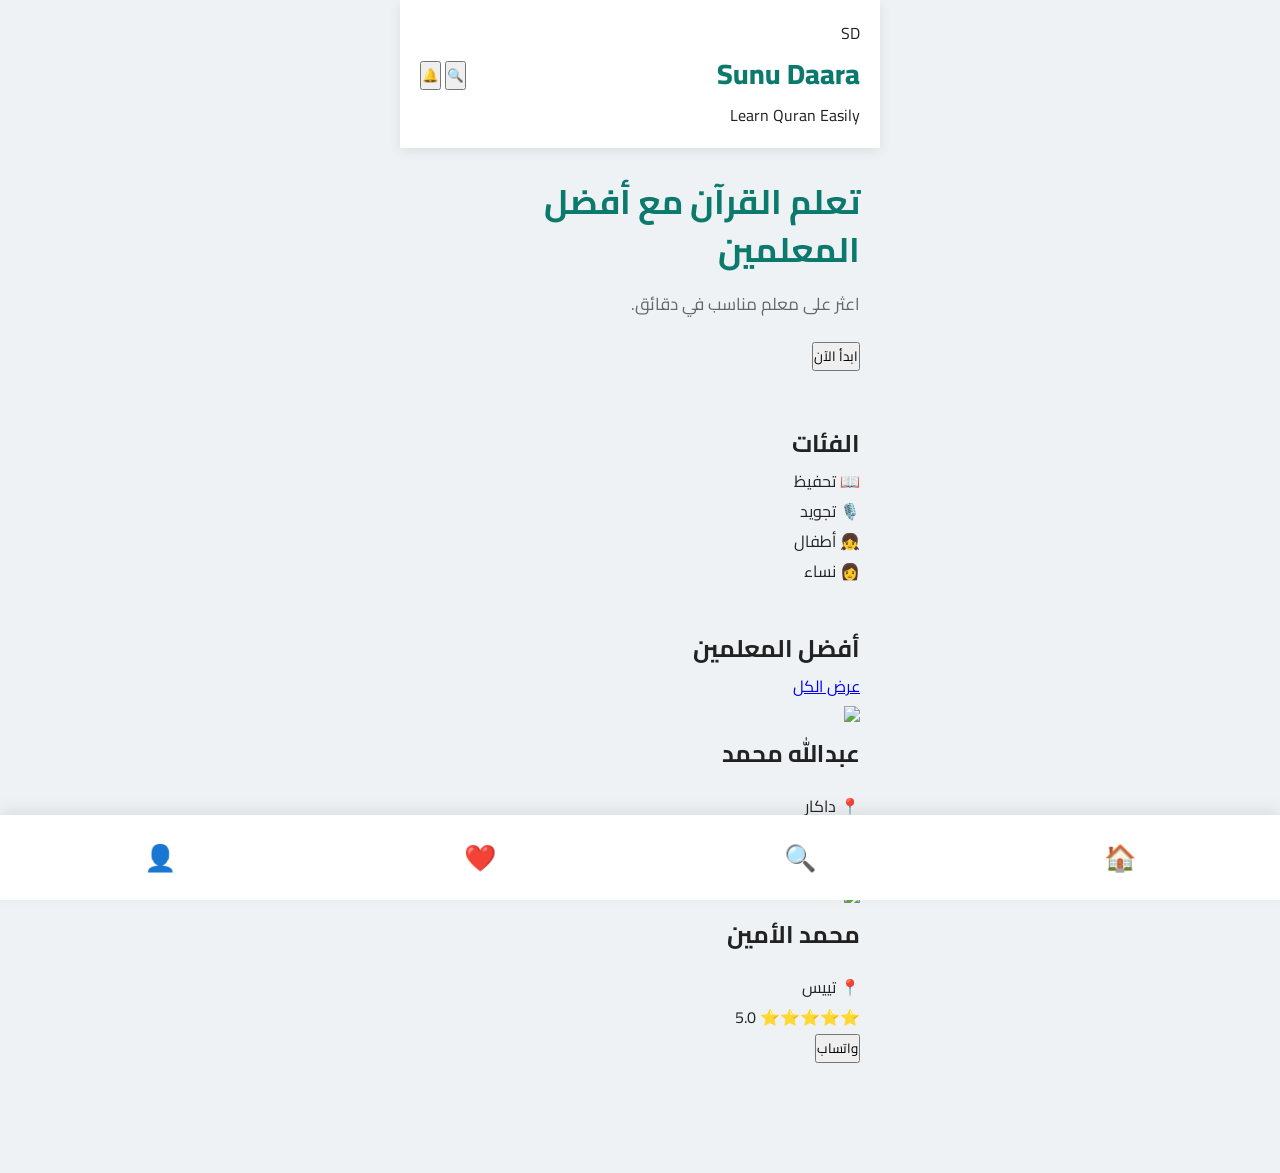
==== index.html @ 82532ec2 "Update index.html" ====
<!DOCTYPE html>
<html lang="ar" dir="rtl">
<head>
<meta charset="UTF-8">
<meta name="viewport" content="width=device-width, initial-scale=1.0">

<title>Sunu Daara</title>

<link rel="stylesheet" href="style.css">

<link rel="preconnect" href="https://fonts.googleapis.com">
<link rel="preconnect" href="https://fonts.gstatic.com" crossorigin>

<link href="https://fonts.googleapis.com/css2?family=Cairo:wght@300;400;600;700;800&display=swap" rel="stylesheet">

</head>

<body>

<header class="header">

<div class="logo">

<div class="logo-circle">
SD
</div>

<div>

<h2>Sunu Daara</h2>

<p>Learn Quran Easily</p>

</div>

</div>

<div class="header-icons">

<button id="searchBtn">

🔍

</button>

<button id="notificationBtn">

🔔

</button>

</div>

</header>

<section class="hero">

<div class="overlay">

<h1>

تعلم القرآن مع أفضل المعلمين

</h1>

<p>

اعثر على معلم مناسب في دقائق.

</p>

<button id="startBtn">

ابدأ الآن

</button>

</div>

</section>

<section class="categories">

<h2>

الفئات

</h2>

<div class="category-grid">

<div class="category-card">

📖

<span>

تحفيظ

</span>

</div>

<div class="category-card">

🎙️

<span>

تجويد

</span>

</div>

<div class="category-card">

👧

<span>

أطفال

</span>

</div>

<div class="category-card">

👩

<span>

نساء

</span>

</div>

</div>

</section>

<section class="teachers">

<div class="section-title">

<h2>

أفضل المعلمين

</h2>

<a href="#">

عرض الكل

</a>

</div>

<div class="teacher-card">

<img src="https://i.pravatar.cc/150?img=12">

<div>

<h3>

عبدالله محمد

</h3>

<p>

📍 داكار

</p>

<p>

⭐⭐⭐⭐⭐ 4.9

</p>

</div>

<button>

واتساب

</button>

</div>

<div class="teacher-card">

<img src="https://i.pravatar.cc/150?img=15">

<div>

<h3>

محمد الأمين

</h3>

<p>

📍 تييس

</p>

<p>

⭐⭐⭐⭐⭐ 5.0

</p>

</div>

<button>

واتساب

</button>

</div>

</section>

<nav class="bottom-nav">

<div>

🏠

</div>

<div>

🔍

</div>

<div>

❤️

</div>

<div>

👤

</div>

</nav>

<script src="script.js"></script>

</body>

</html>
---- style.css ----
*{
margin:0;
padding:0;
box-sizing:border-box;
font-family:'Cairo',sans-serif;
}

body{
background:#f5f7fb;
color:#222;
padding-bottom:90px;
}

header{
background:white;
padding:18px 20px;
display:flex;
justify-content:space-between;
align-items:center;
box-shadow:0 3px 12px rgba(0,0,0,.08);
position:sticky;
top:0;
z-index:100;
}

header h2{
color:#0B7A6D;
font-size:28px;
font-weight:800;
}

.icons{
display:flex;
gap:18px;
font-size:24px;
}

.hero{
padding:30px 20px;
}

.hero h1{
font-size:34px;
line-height:1.4;
margin-bottom:15px;
color:#0B7A6D;
}

.hero p{
font-size:17px;
color:#666;
margin-bottom:20px;
}

.hero input{
width:100%;
padding:18px;
border:none;
border-radius:18px;
font-size:17px;
box-shadow:0 5px 15px rgba(0,0,0,.08);
outline:none;
}

.categories{
padding:20px;
}

.categories h3{
margin-bottom:15px;
font-size:24px;
}

.grid{
display:grid;
grid-template-columns:repeat(2,1fr);
gap:15px;
}

.item{
background:white;
padding:22px;
border-radius:18px;
text-align:center;
font-size:19px;
font-weight:700;
box-shadow:0 5px 15px rgba(0,0,0,.08);
transition:.25s;
}

.item:hover{
transform:translateY(-5px);
}

.teachers{
padding:20px;
}

.teachers h3{
margin-bottom:15px;
font-size:24px;
}

.card{
background:white;
border-radius:20px;
padding:18px;
display:flex;
align-items:center;
gap:15px;
margin-bottom:18px;
box-shadow:0 8px 20px rgba(0,0,0,.08);
}

.avatar{
width:70px;
height:70px;
border-radius:50%;
background:#0B7A6D;
display:flex;
justify-content:center;
align-items:center;
font-size:32px;
color:white;
}

.card h4{
font-size:22px;
margin-bottom:8px;
}

.card p{
color:#666;
margin:4px 0;
}

nav{
position:fixed;
bottom:0;
left:0;
width:100%;
background:white;
display:flex;
justify-content:space-around;
padding:18px 0;
box-shadow:0 -5px 15px rgba(0,0,0,.08);
font-size:26px;
}

@media(min-width:768px){

body{
max-width:480px;
margin:auto;
background:#eef2f5;
}

}
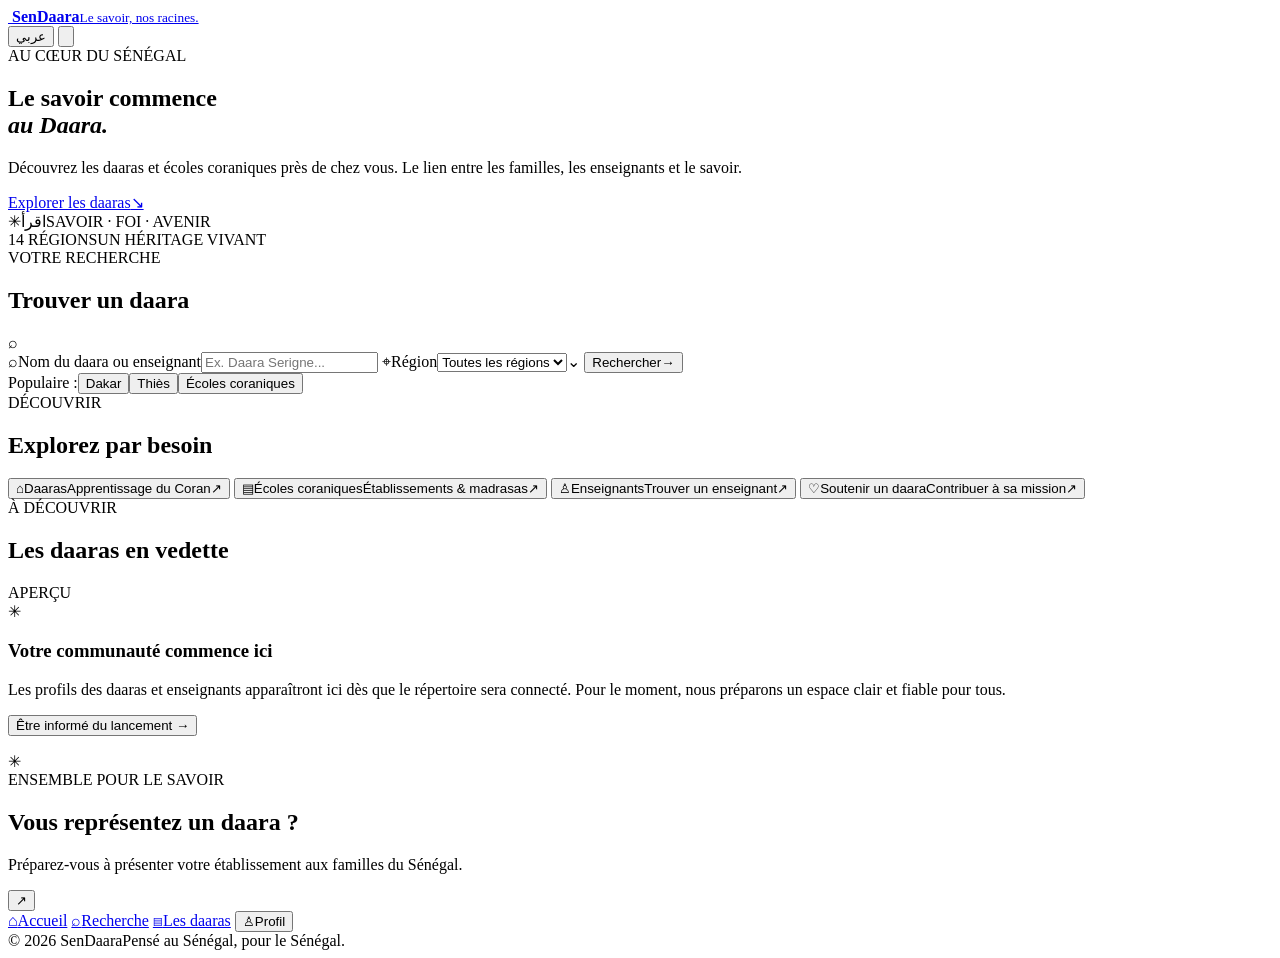
==== commit 794eba63: "Start SenDaara mobile-first school platform" ====
--- a/index.html
+++ b/index.html
@@ -1,264 +1,84 @@
-<!DOCTYPE html>
-<html lang="ar" dir="rtl">
+<!doctype html>
+<html lang="fr">
 <head>
-<meta charset="UTF-8">
-<meta name="viewport" content="width=device-width, initial-scale=1.0">
+  <meta charset="UTF-8">
+  <meta name="viewport" content="width=device-width, initial-scale=1, viewport-fit=cover">
+  <meta name="theme-color" content="#126b4f">
+  <meta name="description" content="SenDaara — trouvez des écoles coraniques et des daaras au Sénégal.">
+  <title>SenDaara — Les daaras du Sénégal</title>
+  <link rel="icon" type="image/svg+xml" href="assets/sendaara-mark.svg">
+  <link rel="stylesheet" href="styles.css">
+  <link rel="preconnect" href="https://fonts.googleapis.com">
+  <link rel="preconnect" href="https://fonts.gstatic.com" crossorigin>
+  <link href="https://fonts.googleapis.com/css2?family=DM+Sans:wght@400;500;600;700;800&family=Noto+Sans+Arabic:wght@400;500;600;700&display=swap" rel="stylesheet">
+  <script src="app.js" defer></script>
+</head>
+<body>
+  <div class="app-shell">
+    <header class="topbar">
+      <a class="brand" href="#" aria-label="SenDaara accueil">
+        <img src="assets/sendaara-mark.svg" alt="" class="brand-mark">
+        <span class="brand-copy"><strong>Sen<span>Daara</span></strong><small>Le savoir, nos racines.</small></span>
+      </a>
+      <div class="top-actions">
+        <button class="language-button" id="languageToggle" type="button" aria-label="Changer la langue">عربي</button>
+        <button class="profile-button" type="button" aria-label="Profil"><svg viewBox="0 0 24 24" aria-hidden="true"><circle cx="12" cy="8" r="3.5"/><path d="M5 20c.5-4 3-6 7-6s6.5 2 7 6"/></svg></button>
+      </div>
+    </header>
 
-<title>Sunu Daara</title>
+    <main>
+      <section class="hero">
+        <div class="hero-pattern" aria-hidden="true"></div>
+        <div class="hero-content">
+          <div class="eyebrow"><span class="eyebrow-dot"></span><span data-i18n="eyebrow">AU CŒUR DU SÉNÉGAL</span></div>
+          <h1 data-i18n="heroTitle">Le savoir commence<br><em>au Daara.</em></h1>
+          <p data-i18n="heroText">Découvrez les daaras et écoles coraniques près de chez vous. Le lien entre les familles, les enseignants et le savoir.</p>
+          <a class="hero-link" href="#search"><span data-i18n="explore">Explorer les daaras</span><span aria-hidden="true">↘</span></a>
+        </div>
+        <div class="hero-seal" aria-hidden="true">
+          <div class="seal-inner"><span class="seal-star">✳</span><span class="seal-arabic">اقرأ</span><span class="seal-line"></span><span class="seal-caption">SAVOIR · FOI · AVENIR</span></div>
+        </div>
+        <div class="hero-bottom"><span>14 RÉGIONS</span><span class="hero-bottom-line"></span><span>UN HÉRITAGE VIVANT</span></div>
+      </section>
 
-<link rel="stylesheet" href="style.css">
+      <section class="search-section" id="search">
+        <div class="section-heading">
+          <div><span class="section-kicker" data-i18n="findKicker">VOTRE RECHERCHE</span><h2 data-i18n="findTitle">Trouver un daara</h2></div>
+          <span class="heading-icon" aria-hidden="true">⌕</span>
+        </div>
+        <form class="search-card" id="searchForm">
+          <label class="search-field"><span class="field-icon" aria-hidden="true">⌕</span><span class="field-body"><span data-i18n="searchLabel">Nom du daara ou enseignant</span><input id="searchInput" type="search" placeholder="Ex. Daara Serigne..." data-i18n-placeholder="searchPlaceholder"></span></label>
+          <label class="search-field"><span class="field-icon pin" aria-hidden="true">⌖</span><span class="field-body"><span data-i18n="regionLabel">Région</span><select id="regionSelect"><option value="" data-i18n="allRegions">Toutes les régions</option><option>Dakar</option><option>Thiès</option><option>Diourbel</option><option>Saint-Louis</option><option>Kaolack</option><option>Louga</option><option>Ziguinchor</option><option>Fatick</option><option>Kolda</option><option>Tambacounda</option><option>Kaffrine</option><option>Matam</option><option>Sédhiou</option><option>Kédougou</option></select></span><span class="select-chevron">⌄</span></label>
+          <button class="search-submit" type="submit"><span data-i18n="searchButton">Rechercher</span><span aria-hidden="true">→</span></button>
+        </form>
+        <div class="quick-tags"><span data-i18n="popular">Populaire :</span><button type="button" data-query="Dakar">Dakar</button><button type="button" data-query="Thiès">Thiès</button><button type="button" data-query="École coranique">Écoles coraniques</button></div>
+      </section>
 
-<link rel="preconnect" href="https://fonts.googleapis.com">
-<link rel="preconnect" href="https://fonts.gstatic.com" crossorigin>
+      <section class="categories-section">
+        <div class="section-heading compact"><div><span class="section-kicker" data-i18n="discoverKicker">DÉCOUVRIR</span><h2 data-i18n="discoverTitle">Explorez par besoin</h2></div></div>
+        <div class="category-grid">
+          <button class="category-card" type="button" data-category="daara"><span class="category-icon green">⌂</span><span class="category-title" data-i18n="cat1">Daaras</span><span class="category-desc" data-i18n="cat1desc">Apprentissage du Coran</span><span class="category-arrow">↗</span></button>
+          <button class="category-card" type="button" data-category="school"><span class="category-icon sand">▤</span><span class="category-title" data-i18n="cat2">Écoles coraniques</span><span class="category-desc" data-i18n="cat2desc">Établissements & madrasas</span><span class="category-arrow">↗</span></button>
+          <button class="category-card" type="button" data-category="teacher"><span class="category-icon blue">♙</span><span class="category-title" data-i18n="cat3">Enseignants</span><span class="category-desc" data-i18n="cat3desc">Trouver un enseignant</span><span class="category-arrow">↗</span></button>
+          <button class="category-card" type="button" data-category="support"><span class="category-icon gold">♡</span><span class="category-title" data-i18n="cat4">Soutenir un daara</span><span class="category-desc" data-i18n="cat4desc">Contribuer à sa mission</span><span class="category-arrow">↗</span></button>
+        </div>
+      </section>
 
-<link href="https://fonts.googleapis.com/css2?family=Cairo:wght@300;400;600;700;800&display=swap" rel="stylesheet">
+      <section class="results-section" id="results">
+        <div class="results-heading"><div><span class="section-kicker" data-i18n="nearKicker">À DÉCOUVRIR</span><h2 data-i18n="nearTitle">Les daaras en vedette</h2></div><span class="soon-badge" data-i18n="previewBadge">APERÇU</span></div>
+        <div class="empty-state"><div class="empty-symbol">✳</div><h3 data-i18n="emptyTitle">Votre communauté commence ici</h3><p data-i18n="emptyText">Les profils des daaras et enseignants apparaîtront ici dès que le répertoire sera connecté. Pour le moment, nous préparons un espace clair et fiable pour tous.</p><button type="button" class="outline-button" id="notifyButton" data-i18n="notifyButton">Être informé du lancement <span>→</span></button><p class="notice" id="notice" role="status" aria-live="polite"></p></div>
+      </section>
 
-</head>
+      <section class="join-banner"><div class="join-mark" aria-hidden="true">✳</div><div><span class="section-kicker" data-i18n="joinKicker">ENSEMBLE POUR LE SAVOIR</span><h2 data-i18n="joinTitle">Vous représentez un daara ?</h2><p data-i18n="joinText">Préparez-vous à présenter votre établissement aux familles du Sénégal.</p></div><button type="button" id="joinButton" aria-label="En savoir plus">↗</button></section>
+    </main>
 
-<body>
-
-<header class="header">
-
-<div class="logo">
-
-<div class="logo-circle">
-SD
-</div>
-
-<div>
-
-<h2>Sunu Daara</h2>
-
-<p>Learn Quran Easily</p>
-
-</div>
-
-</div>
-
-<div class="header-icons">
-
-<button id="searchBtn">
-
-🔍
-
-</button>
-
-<button id="notificationBtn">
-
-🔔
-
-</button>
-
-</div>
-
-</header>
-
-<section class="hero">
-
-<div class="overlay">
-
-<h1>
-
-تعلم القرآن مع أفضل المعلمين
-
-</h1>
-
-<p>
-
-اعثر على معلم مناسب في دقائق.
-
-</p>
-
-<button id="startBtn">
-
-ابدأ الآن
-
-</button>
-
-</div>
-
-</section>
-
-<section class="categories">
-
-<h2>
-
-الفئات
-
-</h2>
-
-<div class="category-grid">
-
-<div class="category-card">
-
-📖
-
-<span>
-
-تحفيظ
-
-</span>
-
-</div>
-
-<div class="category-card">
-
-🎙️
-
-<span>
-
-تجويد
-
-</span>
-
-</div>
-
-<div class="category-card">
-
-👧
-
-<span>
-
-أطفال
-
-</span>
-
-</div>
-
-<div class="category-card">
-
-👩
-
-<span>
-
-نساء
-
-</span>
-
-</div>
-
-</div>
-
-</section>
-
-<section class="teachers">
-
-<div class="section-title">
-
-<h2>
-
-أفضل المعلمين
-
-</h2>
-
-<a href="#">
-
-عرض الكل
-
-</a>
-
-</div>
-
-<div class="teacher-card">
-
-<img src="https://i.pravatar.cc/150?img=12">
-
-<div>
-
-<h3>
-
-عبدالله محمد
-
-</h3>
-
-<p>
-
-📍 داكار
-
-</p>
-
-<p>
-
-⭐⭐⭐⭐⭐ 4.9
-
-</p>
-
-</div>
-
-<button>
-
-واتساب
-
-</button>
-
-</div>
-
-<div class="teacher-card">
-
-<img src="https://i.pravatar.cc/150?img=15">
-
-<div>
-
-<h3>
-
-محمد الأمين
-
-</h3>
-
-<p>
-
-📍 تييس
-
-</p>
-
-<p>
-
-⭐⭐⭐⭐⭐ 5.0
-
-</p>
-
-</div>
-
-<button>
-
-واتساب
-
-</button>
-
-</div>
-
-</section>
-
-<nav class="bottom-nav">
-
-<div>
-
-🏠
-
-</div>
-
-<div>
-
-🔍
-
-</div>
-
-<div>
-
-❤️
-
-</div>
-
-<div>
-
-👤
-
-</div>
-
-</nav>
-
-<script src="script.js"></script>
-
+    <nav class="bottom-nav" aria-label="Navigation principale">
+      <a class="nav-item active" href="#"><span class="nav-icon">⌂</span><span data-i18n="navHome">Accueil</span></a>
+      <a class="nav-item" href="#search"><span class="nav-icon">⌕</span><span data-i18n="navSearch">Recherche</span></a>
+      <a class="nav-item" href="#results"><span class="nav-icon">▤</span><span data-i18n="navDaaras">Les daaras</span></a>
+      <button class="nav-item" type="button" id="navProfile"><span class="nav-icon">♙</span><span data-i18n="navProfile">Profil</span></button>
+    </nav>
+    <footer class="footer"><span>© 2026 SenDaara</span><span data-i18n="footer">Pensé au Sénégal, pour le Sénégal.</span></footer>
+  </div>
 </body>
-
 </html>
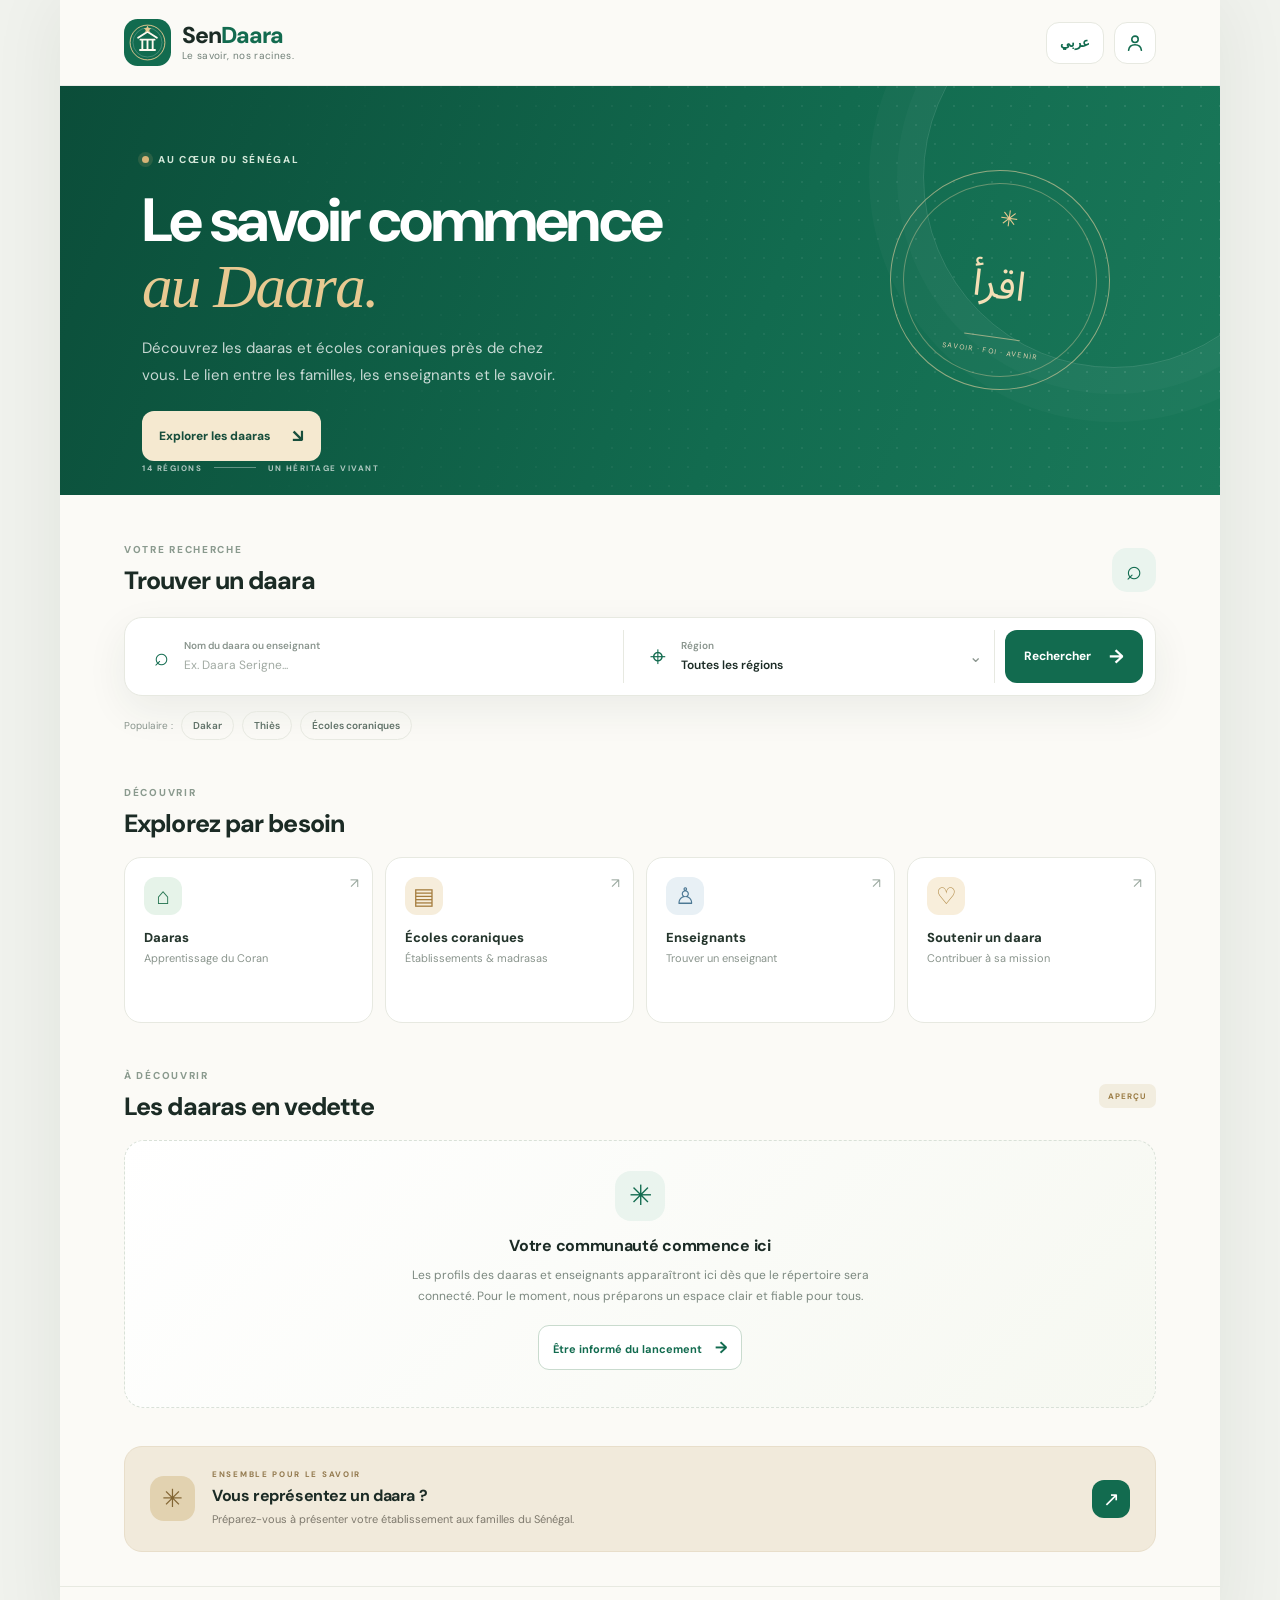
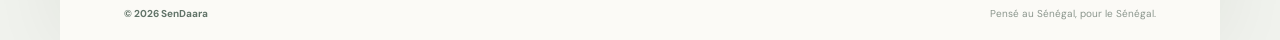
==== commit 49036ac9: "Link SenDaara installable app manifest" ====
--- a/index.html
+++ b/index.html
@@ -7,6 +7,7 @@
   <meta name="description" content="SenDaara — trouvez des écoles coraniques et des daaras au Sénégal.">
   <title>SenDaara — Les daaras du Sénégal</title>
   <link rel="icon" type="image/svg+xml" href="assets/sendaara-mark.svg">
+  <link rel="manifest" href="manifest.webmanifest">
   <link rel="stylesheet" href="styles.css">
   <link rel="preconnect" href="https://fonts.googleapis.com">
   <link rel="preconnect" href="https://fonts.gstatic.com" crossorigin>
--- a/styles.css
+++ b/styles.css
@@ -0,0 +1 @@
+:root{--green:#126b4f;--green-dark:#0a4938;--green-soft:#eaf4ee;--ink:#1b2b25;--muted:#718078;--paper:#fbfaf6;--line:#e7e9e1;--sand:#f3ead8;--gold:#bd9250;--blue:#e8f0f5;--radius:20px;--shadow:0 14px 40px rgba(29,55,43,.07)}*{box-sizing:border-box}html{scroll-behavior:smooth;scroll-padding-top:20px}body{margin:0;background:#f0f2ed;color:var(--ink);font-family:"DM Sans",sans-serif;-webkit-font-smoothing:antialiased}.app-shell{max-width:1160px;min-height:100vh;margin:0 auto;background:var(--paper);box-shadow:0 0 70px rgba(15,40,27,.07);overflow:hidden}.topbar{height:86px;padding:0 clamp(20px,5vw,64px);display:flex;align-items:center;justify-content:space-between;background:rgba(251,250,246,.96);border-bottom:1px solid rgba(26,65,46,.07)}.brand{display:flex;align-items:center;gap:11px;text-decoration:none;color:var(--ink)}.brand-mark{width:47px;height:47px}.brand-copy{display:flex;flex-direction:column;gap:1px}.brand-copy strong{font-size:23px;letter-spacing:-1px;font-weight:800;line-height:1.1}.brand-copy strong span{color:var(--green)}.brand-copy small{font-size:10px;color:var(--muted);letter-spacing:.35px}.top-actions{display:flex;align-items:center;gap:10px}.language-button,.profile-button{height:42px;border:1px solid var(--line);background:white;border-radius:13px;color:var(--green);font:600 13px inherit;cursor:pointer}.language-button{padding:0 13px;font-family:inherit;font-weight:700}.profile-button{width:42px;display:grid;place-items:center}.profile-button svg{width:22px;fill:none;stroke:currentColor;stroke-width:1.7;stroke-linecap:round}.hero{position:relative;isolation:isolate;overflow:hidden;min-height:370px;padding:54px clamp(24px,7vw,82px) 34px;background:linear-gradient(112deg,#0b4d39 0%,#126b4f 60%,#1a795a 100%);color:white}.hero-pattern{position:absolute;z-index:-1;inset:0;opacity:.11;background-image:radial-gradient(circle at 1px 1px,rgba(255,255,255,.9) 1px,transparent 1.5px);background-size:19px 19px;mask-image:linear-gradient(90deg,transparent 10%,black 100%)}.hero:after{content:"";position:absolute;z-index:-1;width:380px;height:380px;border:1px solid rgba(255,255,255,.13);border-radius:50%;right:-85px;top:-100px;box-shadow:0 0 0 26px rgba(255,255,255,.025),0 0 0 54px rgba(255,255,255,.025)}.hero-content{position:relative;z-index:1;max-width:540px}.eyebrow,.section-kicker{font-size:10px;font-weight:800;letter-spacing:1.7px}.eyebrow{display:flex;align-items:center;gap:9px;color:#d3e7d9}.eyebrow-dot{width:7px;height:7px;background:#d7b477;border-radius:50%;box-shadow:0 0 0 4px rgba(215,180,119,.15)}h1,h2,h3,p{margin-top:0}.hero h1{font-size:clamp(37px,6vw,61px);letter-spacing:-2.7px;line-height:1.08;margin:22px 0 15px;font-weight:700}.hero h1 em{font-family:Georgia,serif;font-weight:400;color:#e8c991;letter-spacing:-1.7px}.hero-content>p{max-width:420px;color:rgba(255,255,255,.77);font-size:14px;line-height:1.8;margin-bottom:22px}.hero-link{display:inline-flex;align-items:center;gap:22px;text-decoration:none;background:#f5e9d0;color:#174e3c;padding:13px 17px;border-radius:12px;font-size:12px;font-weight:800;transition:transform .2s}.hero-link:hover{transform:translateY(-2px)}.hero-link span+span{font-size:18px}.hero-seal{position:absolute;right:clamp(30px,9vw,110px);top:75px;width:190px;height:190px;border:1px solid rgba(236,211,163,.58);border-radius:50%;display:grid;place-items:center;transform:rotate(8deg)}.seal-inner{width:166px;height:166px;border:1px solid rgba(236,211,163,.38);border-radius:50%;display:flex;flex-direction:column;align-items:center;justify-content:center;gap:9px}.seal-star{font-size:22px;color:#e8c991}.seal-arabic{font-family:"Noto Sans Arabic",serif;font-size:35px;color:#f4dfb6}.seal-line{height:1px;width:56px;background:rgba(236,211,163,.6)}.seal-caption{font-size:7px;letter-spacing:1.3px;color:#e5d3b2}.hero-bottom{position:absolute;bottom:22px;left:clamp(24px,7vw,82px);right:clamp(24px,7vw,82px);display:flex;align-items:center;gap:12px;font-size:8px;font-weight:700;letter-spacing:1.5px;color:rgba(255,255,255,.67)}.hero-bottom-line{height:1px;width:42px;background:rgba(255,255,255,.35)}.search-section,.categories-section,.results-section{padding:42px clamp(20px,5vw,64px) 0}.section-heading,.results-heading{display:flex;align-items:center;justify-content:space-between;margin-bottom:20px}.section-kicker{color:#8a9a8e;display:block;margin-bottom:8px}.section-heading h2,.results-heading h2{font-size:25px;letter-spacing:-.9px;margin:0;font-weight:800}.heading-icon{width:44px;height:44px;border-radius:15px;background:var(--green-soft);color:var(--green);display:grid;place-items:center;font-size:27px}.search-card{display:grid;grid-template-columns:1.35fr 1fr auto;gap:10px;padding:12px;background:white;border:1px solid var(--line);border-radius:18px;box-shadow:var(--shadow)}.search-field{display:flex;align-items:center;gap:11px;padding:8px 12px;min-width:0;border-right:1px solid var(--line)}.field-icon{font-size:25px;color:var(--green);width:24px;text-align:center}.field-icon.pin{font-size:28px}.field-body{display:flex;flex-direction:column;gap:5px;min-width:0;flex:1}.field-body>span{font-size:10px;color:#8a958e;font-weight:600}.field-body input,.field-body select{width:100%;min-width:0;border:0;outline:0;background:transparent;color:var(--ink);font:600 12px "DM Sans",sans-serif;padding:0}.field-body input::placeholder{color:#a1aaa3;font-weight:400}.field-body select{appearance:none}.select-chevron{color:#8a958e}.search-submit{border:0;border-radius:12px;background:var(--green);color:white;padding:0 19px;display:flex;align-items:center;gap:18px;font:700 12px "DM Sans",sans-serif;cursor:pointer;white-space:nowrap}.search-submit span+span{font-size:19px}.search-submit:hover{background:var(--green-dark)}.quick-tags{display:flex;align-items:center;flex-wrap:wrap;gap:8px;margin-top:15px;font-size:10px;color:#89958d}.quick-tags button{border:1px solid var(--line);border-radius:20px;background:transparent;color:#607268;padding:7px 11px;font:600 10px "DM Sans",sans-serif;cursor:pointer}.quick-tags button:hover{background:var(--green-soft);border-color:#d1e4d6}.categories-section{padding-top:46px}.compact{margin-bottom:17px}.category-grid{display:grid;grid-template-columns:repeat(4,minmax(0,1fr));gap:12px}.category-card{position:relative;text-align:left;display:flex;flex-direction:column;align-items:flex-start;min-height:155px;padding:17px 15px;border:1px solid var(--line);border-radius:17px;background:white;cursor:pointer;transition:transform .2s,border-color .2s; font-family:inherit}.category-card:hover{transform:translateY(-3px);border-color:#c5dbcb}.category-icon{width:38px;height:38px;border-radius:12px;display:grid;place-items:center;font-size:23px;margin-bottom:14px}.category-icon.green{background:#e6f3e9;color:#287653}.category-icon.sand{background:#f6eddb;color:#a47c3d}.category-icon.blue{background:#e8f0f5;color:#4c7894}.category-icon.gold{background:#f8eedb;color:#b18a46}.category-title{font-size:12px;font-weight:800;color:#24352c;margin-bottom:5px}.category-desc{font-size:10px;line-height:1.45;color:#89948c}.category-arrow{position:absolute;right:13px;top:16px;color:#9aa89f;font-size:14px}.results-section{padding-top:46px;padding-bottom:38px}.results-heading{margin-bottom:17px}.soon-badge{background:#f2eddf;color:#9c7d46;font-size:8px;letter-spacing:1px;font-weight:800;border-radius:7px;padding:7px 9px}.empty-state{text-align:center;padding:30px 24px 27px;border:1px dashed #d9e1d8;border-radius:20px;background:linear-gradient(135deg,#fff 0%,#f6f8f1 100%)}.empty-symbol{display:grid;place-items:center;width:50px;height:50px;margin:0 auto 14px;border-radius:16px;background:var(--green-soft);color:var(--green);font-size:28px}.empty-state h3{font-size:16px;margin-bottom:9px;letter-spacing:-.3px}.empty-state>p:not(.notice){max-width:460px;margin:0 auto 17px;color:#7c8980;font-size:12px;line-height:1.8}.outline-button{border:1px solid #c9dbce;border-radius:11px;padding:11px 14px;background:white;color:var(--green);font:700 11px "DM Sans",sans-serif;cursor:pointer}.outline-button span{margin-left:10px;font-size:16px}.notice{font-size:11px;color:var(--green);margin:10px 0 0}.join-banner{margin:0 clamp(20px,5vw,64px) 34px;padding:22px 25px;display:flex;align-items:center;gap:17px;background:#f1eadb;border:1px solid #e8deca;border-radius:18px}.join-mark{width:45px;height:45px;flex-shrink:0;border-radius:14px;background:#e2d2b0;color:#836634;display:grid;place-items:center;font-size:25px}.join-banner>div:nth-child(2){flex:1}.join-banner .section-kicker{font-size:8px;color:#947b50;margin-bottom:6px}.join-banner h2{font-size:16px;margin-bottom:5px;letter-spacing:-.4px}.join-banner p{font-size:11px;line-height:1.6;color:#7e796d;margin:0}.join-banner>button{width:38px;height:38px;border:0;border-radius:12px;background:var(--green);color:white;font-size:20px;cursor:pointer}.bottom-nav{display:none}.footer{display:flex;justify-content:space-between;padding:20px clamp(20px,5vw,64px);border-top:1px solid var(--line);font-size:10px;color:#8b968d}.footer span:first-child{font-weight:700;color:#617368}body[dir=rtl]{font-family:"Noto Sans Arabic","DM Sans",sans-serif}body[dir=rtl] .brand-copy,body[dir=rtl] .category-card,body[dir=rtl] .join-banner{text-align:right}body[dir=rtl] .hero-content{text-align:right;margin-left:auto}body[dir=rtl] .eyebrow{justify-content:flex-start}body[dir=rtl] .hero-seal{right:auto;left:clamp(30px,9vw,110px)}body[dir=rtl] .hero-bottom{direction:rtl}body[dir=rtl] .search-field{border-right:0;border-left:1px solid var(--line)}body[dir=rtl] .category-card{text-align:right}body[dir=rtl] .category-arrow{right:auto;left:13px}body[dir=rtl] .outline-button span{margin-left:0;margin-right:10px}body[dir=rtl] .footer{direction:rtl}@media(min-width:900px){.hero{min-height:405px;padding-top:67px}.hero-seal{width:220px;height:220px;top:84px}.seal-inner{width:194px;height:194px}.seal-arabic{font-size:41px}.hero-content>p{font-size:15px}.search-section{padding-top:48px}.category-card{min-height:166px;padding:19px}.category-title{font-size:13px}.category-desc{font-size:11px}}@media(max-width:700px){body{background:var(--paper)}.app-shell{padding-bottom:72px}.topbar{height:72px;padding:0 19px}.brand-mark{width:42px;height:42px}.brand-copy strong{font-size:21px}.hero{min-height:370px;padding:39px 24px 52px}.hero-content{max-width:100%}.hero h1{font-size:43px;letter-spacing:-1.9px;margin-top:20px}.hero-content>p{max-width:360px;font-size:12px;line-height:1.8}.hero-seal{width:100px;height:100px;right:18px;top:29px;opacity:.72}.seal-inner{width:87px;height:87px;gap:3px}.seal-star{font-size:12px}.seal-arabic{font-size:20px}.seal-line{width:30px}.seal-caption{font-size:4px;letter-spacing:.5px}.hero:after{right:-210px;top:-130px}.hero-bottom{bottom:20px;left:24px;right:24px}.search-section,.categories-section,.results-section{padding-left:19px;padding-right:19px}.search-section{padding-top:32px}.section-heading h2,.results-heading h2{font-size:22px}.search-card{grid-template-columns:1fr;gap:0;padding:7px}.search-field{min-height:65px;border-right:0;border-bottom:1px solid var(--line);padding:9px 11px}.search-submit{height:48px;justify-content:center;margin-top:7px}.quick-tags{gap:6px}.categories-section{padding-top:37px}.category-grid{grid-template-columns:repeat(2,minmax(0,1fr));gap:10px}.category-card{min-height:145px;padding:14px}.category-icon{margin-bottom:11px}.results-section{padding-top:37px;padding-bottom:29px}.empty-state{padding:25px 16px}.join-banner{margin:0 19px 25px;padding:17px 14px;gap:11px}.join-mark{width:38px;height:38px}.join-banner h2{font-size:14px}.join-banner p{font-size:10px}.join-banner>button{width:34px;height:34px;flex-shrink:0}.footer{padding:17px 20px 20px;font-size:9px;gap:10px}.bottom-nav{position:fixed;z-index:20;bottom:0;left:50%;transform:translateX(-50%);width:min(100%,1160px);height:68px;padding:6px 10px max(6px,env(safe-area-inset-bottom));display:grid;grid-template-columns:repeat(4,1fr);background:rgba(255,255,255,.97);border-top:1px solid #e8ebe5;backdrop-filter:blur(14px)}.nav-item{display:flex;flex-direction:column;align-items:center;justify-content:center;gap:3px;text-decoration:none;color:#87948a;font:600 9px "DM Sans",sans-serif;background:transparent;border:0;border-radius:12px}.nav-icon{font-size:22px;line-height:1.1}.nav-item.active{color:var(--green);background:#edf5ef}body[dir=rtl] .hero-seal{left:18px;right:auto}body[dir=rtl] .search-field{border-left:0}body[dir=rtl] .category-card{text-align:right}}@media(max-width:370px){.hero h1{font-size:37px}.hero-seal{width:78px;height:78px;right:12px}.seal-inner{width:67px;height:67px}.seal-arabic{font-size:16px}.hero{padding-left:19px;padding-right:19px}.hero-bottom{left:19px;right:19px}.footer{flex-direction:column;gap:5px}}
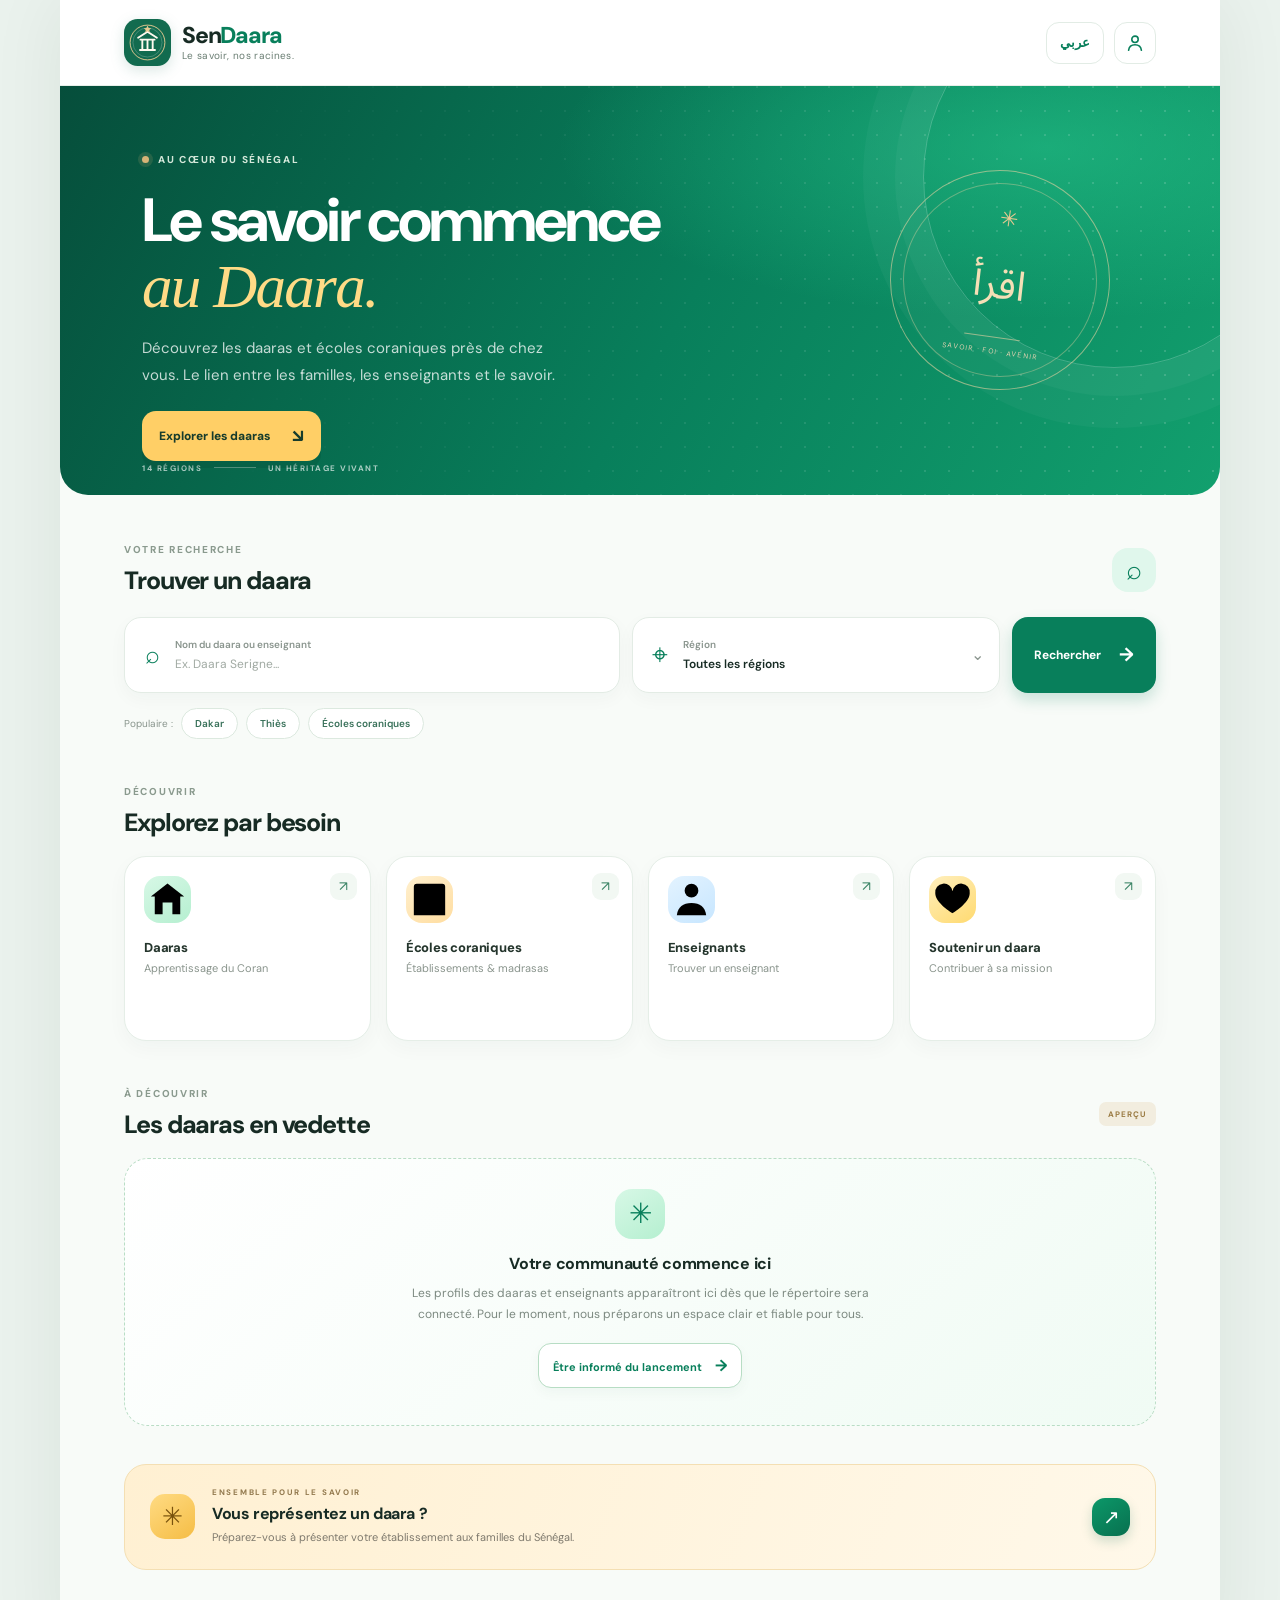
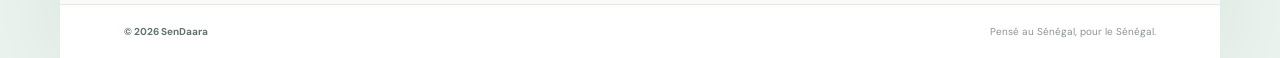
==== commit c0af9724: "Improve SenDaara category iconography and profile action" ====
--- a/index.html
+++ b/index.html
@@ -23,7 +23,7 @@
       </a>
       <div class="top-actions">
         <button class="language-button" id="languageToggle" type="button" aria-label="Changer la langue">عربي</button>
-        <button class="profile-button" type="button" aria-label="Profil"><svg viewBox="0 0 24 24" aria-hidden="true"><circle cx="12" cy="8" r="3.5"/><path d="M5 20c.5-4 3-6 7-6s6.5 2 7 6"/></svg></button>
+        <button class="profile-button" id="profileTop" type="button" aria-label="Profil"><svg viewBox="0 0 24 24" aria-hidden="true"><circle cx="12" cy="8" r="3.5"/><path d="M5 20c.5-4 3-6 7-6s6.5 2 7 6"/></svg></button>
       </div>
     </header>
 
@@ -58,10 +58,10 @@
       <section class="categories-section">
         <div class="section-heading compact"><div><span class="section-kicker" data-i18n="discoverKicker">DÉCOUVRIR</span><h2 data-i18n="discoverTitle">Explorez par besoin</h2></div></div>
         <div class="category-grid">
-          <button class="category-card" type="button" data-category="daara"><span class="category-icon green">⌂</span><span class="category-title" data-i18n="cat1">Daaras</span><span class="category-desc" data-i18n="cat1desc">Apprentissage du Coran</span><span class="category-arrow">↗</span></button>
-          <button class="category-card" type="button" data-category="school"><span class="category-icon sand">▤</span><span class="category-title" data-i18n="cat2">Écoles coraniques</span><span class="category-desc" data-i18n="cat2desc">Établissements & madrasas</span><span class="category-arrow">↗</span></button>
-          <button class="category-card" type="button" data-category="teacher"><span class="category-icon blue">♙</span><span class="category-title" data-i18n="cat3">Enseignants</span><span class="category-desc" data-i18n="cat3desc">Trouver un enseignant</span><span class="category-arrow">↗</span></button>
-          <button class="category-card" type="button" data-category="support"><span class="category-icon gold">♡</span><span class="category-title" data-i18n="cat4">Soutenir un daara</span><span class="category-desc" data-i18n="cat4desc">Contribuer à sa mission</span><span class="category-arrow">↗</span></button>
+          <button class="category-card" type="button" data-category="daara"><span class="category-icon green" aria-hidden="true"><svg viewBox="0 0 24 24"><path d="M3.5 10.5 12 3.8l8.5 6.7"/><path d="M5.5 9.5v10h13v-10M9.5 19.5v-6h5v6"/></svg></span><span class="category-title" data-i18n="cat1">Daaras</span><span class="category-desc" data-i18n="cat1desc">Apprentissage du Coran</span><span class="category-arrow">↗</span></button>
+          <button class="category-card" type="button" data-category="school"><span class="category-icon sand" aria-hidden="true"><svg viewBox="0 0 24 24"><path d="M4 20V5.5A1.5 1.5 0 0 1 5.5 4h13A1.5 1.5 0 0 1 20 5.5V20"/><path d="M8 8h2m4 0h2M8 12h2m4 0h2M8 16h2m4 0h2M2.5 20h19"/></svg></span><span class="category-title" data-i18n="cat2">Écoles coraniques</span><span class="category-desc" data-i18n="cat2desc">Établissements & madrasas</span><span class="category-arrow">↗</span></button>
+          <button class="category-card" type="button" data-category="teacher"><span class="category-icon blue" aria-hidden="true"><svg viewBox="0 0 24 24"><circle cx="12" cy="7.5" r="3.5"/><path d="M4.5 20c.6-4.1 3.1-6.2 7.5-6.2s6.9 2.1 7.5 6.2"/></svg></span><span class="category-title" data-i18n="cat3">Enseignants</span><span class="category-desc" data-i18n="cat3desc">Trouver un enseignant</span><span class="category-arrow">↗</span></button>
+          <button class="category-card" type="button" data-category="support"><span class="category-icon gold" aria-hidden="true"><svg viewBox="0 0 24 24"><path d="M20.8 8.8c0 5-8.8 10.2-8.8 10.2S3.2 13.8 3.2 8.8a4.3 4.3 0 0 1 8.8-1 4.3 4.3 0 0 1 8.8 1Z"/></svg></span><span class="category-title" data-i18n="cat4">Soutenir un daara</span><span class="category-desc" data-i18n="cat4desc">Contribuer à sa mission</span><span class="category-arrow">↗</span></button>
         </div>
       </section>
 
--- a/styles.css
+++ b/styles.css
@@ -1 +1,49 @@
-:root{--green:#126b4f;--green-dark:#0a4938;--green-soft:#eaf4ee;--ink:#1b2b25;--muted:#718078;--paper:#fbfaf6;--line:#e7e9e1;--sand:#f3ead8;--gold:#bd9250;--blue:#e8f0f5;--radius:20px;--shadow:0 14px 40px rgba(29,55,43,.07)}*{box-sizing:border-box}html{scroll-behavior:smooth;scroll-padding-top:20px}body{margin:0;background:#f0f2ed;color:var(--ink);font-family:"DM Sans",sans-serif;-webkit-font-smoothing:antialiased}.app-shell{max-width:1160px;min-height:100vh;margin:0 auto;background:var(--paper);box-shadow:0 0 70px rgba(15,40,27,.07);overflow:hidden}.topbar{height:86px;padding:0 clamp(20px,5vw,64px);display:flex;align-items:center;justify-content:space-between;background:rgba(251,250,246,.96);border-bottom:1px solid rgba(26,65,46,.07)}.brand{display:flex;align-items:center;gap:11px;text-decoration:none;color:var(--ink)}.brand-mark{width:47px;height:47px}.brand-copy{display:flex;flex-direction:column;gap:1px}.brand-copy strong{font-size:23px;letter-spacing:-1px;font-weight:800;line-height:1.1}.brand-copy strong span{color:var(--green)}.brand-copy small{font-size:10px;color:var(--muted);letter-spacing:.35px}.top-actions{display:flex;align-items:center;gap:10px}.language-button,.profile-button{height:42px;border:1px solid var(--line);background:white;border-radius:13px;color:var(--green);font:600 13px inherit;cursor:pointer}.language-button{padding:0 13px;font-family:inherit;font-weight:700}.profile-button{width:42px;display:grid;place-items:center}.profile-button svg{width:22px;fill:none;stroke:currentColor;stroke-width:1.7;stroke-linecap:round}.hero{position:relative;isolation:isolate;overflow:hidden;min-height:370px;padding:54px clamp(24px,7vw,82px) 34px;background:linear-gradient(112deg,#0b4d39 0%,#126b4f 60%,#1a795a 100%);color:white}.hero-pattern{position:absolute;z-index:-1;inset:0;opacity:.11;background-image:radial-gradient(circle at 1px 1px,rgba(255,255,255,.9) 1px,transparent 1.5px);background-size:19px 19px;mask-image:linear-gradient(90deg,transparent 10%,black 100%)}.hero:after{content:"";position:absolute;z-index:-1;width:380px;height:380px;border:1px solid rgba(255,255,255,.13);border-radius:50%;right:-85px;top:-100px;box-shadow:0 0 0 26px rgba(255,255,255,.025),0 0 0 54px rgba(255,255,255,.025)}.hero-content{position:relative;z-index:1;max-width:540px}.eyebrow,.section-kicker{font-size:10px;font-weight:800;letter-spacing:1.7px}.eyebrow{display:flex;align-items:center;gap:9px;color:#d3e7d9}.eyebrow-dot{width:7px;height:7px;background:#d7b477;border-radius:50%;box-shadow:0 0 0 4px rgba(215,180,119,.15)}h1,h2,h3,p{margin-top:0}.hero h1{font-size:clamp(37px,6vw,61px);letter-spacing:-2.7px;line-height:1.08;margin:22px 0 15px;font-weight:700}.hero h1 em{font-family:Georgia,serif;font-weight:400;color:#e8c991;letter-spacing:-1.7px}.hero-content>p{max-width:420px;color:rgba(255,255,255,.77);font-size:14px;line-height:1.8;margin-bottom:22px}.hero-link{display:inline-flex;align-items:center;gap:22px;text-decoration:none;background:#f5e9d0;color:#174e3c;padding:13px 17px;border-radius:12px;font-size:12px;font-weight:800;transition:transform .2s}.hero-link:hover{transform:translateY(-2px)}.hero-link span+span{font-size:18px}.hero-seal{position:absolute;right:clamp(30px,9vw,110px);top:75px;width:190px;height:190px;border:1px solid rgba(236,211,163,.58);border-radius:50%;display:grid;place-items:center;transform:rotate(8deg)}.seal-inner{width:166px;height:166px;border:1px solid rgba(236,211,163,.38);border-radius:50%;display:flex;flex-direction:column;align-items:center;justify-content:center;gap:9px}.seal-star{font-size:22px;color:#e8c991}.seal-arabic{font-family:"Noto Sans Arabic",serif;font-size:35px;color:#f4dfb6}.seal-line{height:1px;width:56px;background:rgba(236,211,163,.6)}.seal-caption{font-size:7px;letter-spacing:1.3px;color:#e5d3b2}.hero-bottom{position:absolute;bottom:22px;left:clamp(24px,7vw,82px);right:clamp(24px,7vw,82px);display:flex;align-items:center;gap:12px;font-size:8px;font-weight:700;letter-spacing:1.5px;color:rgba(255,255,255,.67)}.hero-bottom-line{height:1px;width:42px;background:rgba(255,255,255,.35)}.search-section,.categories-section,.results-section{padding:42px clamp(20px,5vw,64px) 0}.section-heading,.results-heading{display:flex;align-items:center;justify-content:space-between;margin-bottom:20px}.section-kicker{color:#8a9a8e;display:block;margin-bottom:8px}.section-heading h2,.results-heading h2{font-size:25px;letter-spacing:-.9px;margin:0;font-weight:800}.heading-icon{width:44px;height:44px;border-radius:15px;background:var(--green-soft);color:var(--green);display:grid;place-items:center;font-size:27px}.search-card{display:grid;grid-template-columns:1.35fr 1fr auto;gap:10px;padding:12px;background:white;border:1px solid var(--line);border-radius:18px;box-shadow:var(--shadow)}.search-field{display:flex;align-items:center;gap:11px;padding:8px 12px;min-width:0;border-right:1px solid var(--line)}.field-icon{font-size:25px;color:var(--green);width:24px;text-align:center}.field-icon.pin{font-size:28px}.field-body{display:flex;flex-direction:column;gap:5px;min-width:0;flex:1}.field-body>span{font-size:10px;color:#8a958e;font-weight:600}.field-body input,.field-body select{width:100%;min-width:0;border:0;outline:0;background:transparent;color:var(--ink);font:600 12px "DM Sans",sans-serif;padding:0}.field-body input::placeholder{color:#a1aaa3;font-weight:400}.field-body select{appearance:none}.select-chevron{color:#8a958e}.search-submit{border:0;border-radius:12px;background:var(--green);color:white;padding:0 19px;display:flex;align-items:center;gap:18px;font:700 12px "DM Sans",sans-serif;cursor:pointer;white-space:nowrap}.search-submit span+span{font-size:19px}.search-submit:hover{background:var(--green-dark)}.quick-tags{display:flex;align-items:center;flex-wrap:wrap;gap:8px;margin-top:15px;font-size:10px;color:#89958d}.quick-tags button{border:1px solid var(--line);border-radius:20px;background:transparent;color:#607268;padding:7px 11px;font:600 10px "DM Sans",sans-serif;cursor:pointer}.quick-tags button:hover{background:var(--green-soft);border-color:#d1e4d6}.categories-section{padding-top:46px}.compact{margin-bottom:17px}.category-grid{display:grid;grid-template-columns:repeat(4,minmax(0,1fr));gap:12px}.category-card{position:relative;text-align:left;display:flex;flex-direction:column;align-items:flex-start;min-height:155px;padding:17px 15px;border:1px solid var(--line);border-radius:17px;background:white;cursor:pointer;transition:transform .2s,border-color .2s; font-family:inherit}.category-card:hover{transform:translateY(-3px);border-color:#c5dbcb}.category-icon{width:38px;height:38px;border-radius:12px;display:grid;place-items:center;font-size:23px;margin-bottom:14px}.category-icon.green{background:#e6f3e9;color:#287653}.category-icon.sand{background:#f6eddb;color:#a47c3d}.category-icon.blue{background:#e8f0f5;color:#4c7894}.category-icon.gold{background:#f8eedb;color:#b18a46}.category-title{font-size:12px;font-weight:800;color:#24352c;margin-bottom:5px}.category-desc{font-size:10px;line-height:1.45;color:#89948c}.category-arrow{position:absolute;right:13px;top:16px;color:#9aa89f;font-size:14px}.results-section{padding-top:46px;padding-bottom:38px}.results-heading{margin-bottom:17px}.soon-badge{background:#f2eddf;color:#9c7d46;font-size:8px;letter-spacing:1px;font-weight:800;border-radius:7px;padding:7px 9px}.empty-state{text-align:center;padding:30px 24px 27px;border:1px dashed #d9e1d8;border-radius:20px;background:linear-gradient(135deg,#fff 0%,#f6f8f1 100%)}.empty-symbol{display:grid;place-items:center;width:50px;height:50px;margin:0 auto 14px;border-radius:16px;background:var(--green-soft);color:var(--green);font-size:28px}.empty-state h3{font-size:16px;margin-bottom:9px;letter-spacing:-.3px}.empty-state>p:not(.notice){max-width:460px;margin:0 auto 17px;color:#7c8980;font-size:12px;line-height:1.8}.outline-button{border:1px solid #c9dbce;border-radius:11px;padding:11px 14px;background:white;color:var(--green);font:700 11px "DM Sans",sans-serif;cursor:pointer}.outline-button span{margin-left:10px;font-size:16px}.notice{font-size:11px;color:var(--green);margin:10px 0 0}.join-banner{margin:0 clamp(20px,5vw,64px) 34px;padding:22px 25px;display:flex;align-items:center;gap:17px;background:#f1eadb;border:1px solid #e8deca;border-radius:18px}.join-mark{width:45px;height:45px;flex-shrink:0;border-radius:14px;background:#e2d2b0;color:#836634;display:grid;place-items:center;font-size:25px}.join-banner>div:nth-child(2){flex:1}.join-banner .section-kicker{font-size:8px;color:#947b50;margin-bottom:6px}.join-banner h2{font-size:16px;margin-bottom:5px;letter-spacing:-.4px}.join-banner p{font-size:11px;line-height:1.6;color:#7e796d;margin:0}.join-banner>button{width:38px;height:38px;border:0;border-radius:12px;background:var(--green);color:white;font-size:20px;cursor:pointer}.bottom-nav{display:none}.footer{display:flex;justify-content:space-between;padding:20px clamp(20px,5vw,64px);border-top:1px solid var(--line);font-size:10px;color:#8b968d}.footer span:first-child{font-weight:700;color:#617368}body[dir=rtl]{font-family:"Noto Sans Arabic","DM Sans",sans-serif}body[dir=rtl] .brand-copy,body[dir=rtl] .category-card,body[dir=rtl] .join-banner{text-align:right}body[dir=rtl] .hero-content{text-align:right;margin-left:auto}body[dir=rtl] .eyebrow{justify-content:flex-start}body[dir=rtl] .hero-seal{right:auto;left:clamp(30px,9vw,110px)}body[dir=rtl] .hero-bottom{direction:rtl}body[dir=rtl] .search-field{border-right:0;border-left:1px solid var(--line)}body[dir=rtl] .category-card{text-align:right}body[dir=rtl] .category-arrow{right:auto;left:13px}body[dir=rtl] .outline-button span{margin-left:0;margin-right:10px}body[dir=rtl] .footer{direction:rtl}@media(min-width:900px){.hero{min-height:405px;padding-top:67px}.hero-seal{width:220px;height:220px;top:84px}.seal-inner{width:194px;height:194px}.seal-arabic{font-size:41px}.hero-content>p{font-size:15px}.search-section{padding-top:48px}.category-card{min-height:166px;padding:19px}.category-title{font-size:13px}.category-desc{font-size:11px}}@media(max-width:700px){body{background:var(--paper)}.app-shell{padding-bottom:72px}.topbar{height:72px;padding:0 19px}.brand-mark{width:42px;height:42px}.brand-copy strong{font-size:21px}.hero{min-height:370px;padding:39px 24px 52px}.hero-content{max-width:100%}.hero h1{font-size:43px;letter-spacing:-1.9px;margin-top:20px}.hero-content>p{max-width:360px;font-size:12px;line-height:1.8}.hero-seal{width:100px;height:100px;right:18px;top:29px;opacity:.72}.seal-inner{width:87px;height:87px;gap:3px}.seal-star{font-size:12px}.seal-arabic{font-size:20px}.seal-line{width:30px}.seal-caption{font-size:4px;letter-spacing:.5px}.hero:after{right:-210px;top:-130px}.hero-bottom{bottom:20px;left:24px;right:24px}.search-section,.categories-section,.results-section{padding-left:19px;padding-right:19px}.search-section{padding-top:32px}.section-heading h2,.results-heading h2{font-size:22px}.search-card{grid-template-columns:1fr;gap:0;padding:7px}.search-field{min-height:65px;border-right:0;border-bottom:1px solid var(--line);padding:9px 11px}.search-submit{height:48px;justify-content:center;margin-top:7px}.quick-tags{gap:6px}.categories-section{padding-top:37px}.category-grid{grid-template-columns:repeat(2,minmax(0,1fr));gap:10px}.category-card{min-height:145px;padding:14px}.category-icon{margin-bottom:11px}.results-section{padding-top:37px;padding-bottom:29px}.empty-state{padding:25px 16px}.join-banner{margin:0 19px 25px;padding:17px 14px;gap:11px}.join-mark{width:38px;height:38px}.join-banner h2{font-size:14px}.join-banner p{font-size:10px}.join-banner>button{width:34px;height:34px;flex-shrink:0}.footer{padding:17px 20px 20px;font-size:9px;gap:10px}.bottom-nav{position:fixed;z-index:20;bottom:0;left:50%;transform:translateX(-50%);width:min(100%,1160px);height:68px;padding:6px 10px max(6px,env(safe-area-inset-bottom));display:grid;grid-template-columns:repeat(4,1fr);background:rgba(255,255,255,.97);border-top:1px solid #e8ebe5;backdrop-filter:blur(14px)}.nav-item{display:flex;flex-direction:column;align-items:center;justify-content:center;gap:3px;text-decoration:none;color:#87948a;font:600 9px "DM Sans",sans-serif;background:transparent;border:0;border-radius:12px}.nav-icon{font-size:22px;line-height:1.1}.nav-item.active{color:var(--green);background:#edf5ef}body[dir=rtl] .hero-seal{left:18px;right:auto}body[dir=rtl] .search-field{border-left:0}body[dir=rtl] .category-card{text-align:right}}@media(max-width:370px){.hero h1{font-size:37px}.hero-seal{width:78px;height:78px;right:12px}.seal-inner{width:67px;height:67px}.seal-arabic{font-size:16px}.hero{padding-left:19px;padding-right:19px}.hero-bottom{left:19px;right:19px}.footer{flex-direction:column;gap:5px}}+:root{--green:#126b4f;--green-dark:#0a4938;--green-soft:#eaf4ee;--ink:#1b2b25;--muted:#718078;--paper:#fbfaf6;--line:#e7e9e1;--sand:#f3ead8;--gold:#bd9250;--blue:#e8f0f5;--radius:20px;--shadow:0 14px 40px rgba(29,55,43,.07)}*{box-sizing:border-box}html{scroll-behavior:smooth;scroll-padding-top:20px}body{margin:0;background:#f0f2ed;color:var(--ink);font-family:"DM Sans",sans-serif;-webkit-font-smoothing:antialiased}.app-shell{max-width:1160px;min-height:100vh;margin:0 auto;background:var(--paper);box-shadow:0 0 70px rgba(15,40,27,.07);overflow:hidden}.topbar{height:86px;padding:0 clamp(20px,5vw,64px);display:flex;align-items:center;justify-content:space-between;background:rgba(251,250,246,.96);border-bottom:1px solid rgba(26,65,46,.07)}.brand{display:flex;align-items:center;gap:11px;text-decoration:none;color:var(--ink)}.brand-mark{width:47px;height:47px}.brand-copy{display:flex;flex-direction:column;gap:1px}.brand-copy strong{font-size:23px;letter-spacing:-1px;font-weight:800;line-height:1.1}.brand-copy strong span{color:var(--green)}.brand-copy small{font-size:10px;color:var(--muted);letter-spacing:.35px}.top-actions{display:flex;align-items:center;gap:10px}.language-button,.profile-button{height:42px;border:1px solid var(--line);background:white;border-radius:13px;color:var(--green);font:600 13px inherit;cursor:pointer}.language-button{padding:0 13px;font-family:inherit;font-weight:700}.profile-button{width:42px;display:grid;place-items:center}.profile-button svg{width:22px;fill:none;stroke:currentColor;stroke-width:1.7;stroke-linecap:round}.hero{position:relative;isolation:isolate;overflow:hidden;min-height:370px;padding:54px clamp(24px,7vw,82px) 34px;background:linear-gradient(112deg,#0b4d39 0%,#126b4f 60%,#1a795a 100%);color:white}.hero-pattern{position:absolute;z-index:-1;inset:0;opacity:.11;background-image:radial-gradient(circle at 1px 1px,rgba(255,255,255,.9) 1px,transparent 1.5px);background-size:19px 19px;mask-image:linear-gradient(90deg,transparent 10%,black 100%)}.hero:after{content:"";position:absolute;z-index:-1;width:380px;height:380px;border:1px solid rgba(255,255,255,.13);border-radius:50%;right:-85px;top:-100px;box-shadow:0 0 0 26px rgba(255,255,255,.025),0 0 0 54px rgba(255,255,255,.025)}.hero-content{position:relative;z-index:1;max-width:540px}.eyebrow,.section-kicker{font-size:10px;font-weight:800;letter-spacing:1.7px}.eyebrow{display:flex;align-items:center;gap:9px;color:#d3e7d9}.eyebrow-dot{width:7px;height:7px;background:#d7b477;border-radius:50%;box-shadow:0 0 0 4px rgba(215,180,119,.15)}h1,h2,h3,p{margin-top:0}.hero h1{font-size:clamp(37px,6vw,61px);letter-spacing:-2.7px;line-height:1.08;margin:22px 0 15px;font-weight:700}.hero h1 em{font-family:Georgia,serif;font-weight:400;color:#e8c991;letter-spacing:-1.7px}.hero-content>p{max-width:420px;color:rgba(255,255,255,.77);font-size:14px;line-height:1.8;margin-bottom:22px}.hero-link{display:inline-flex;align-items:center;gap:22px;text-decoration:none;background:#f5e9d0;color:#174e3c;padding:13px 17px;border-radius:12px;font-size:12px;font-weight:800;transition:transform .2s}.hero-link:hover{transform:translateY(-2px)}.hero-link span+span{font-size:18px}.hero-seal{position:absolute;right:clamp(30px,9vw,110px);top:75px;width:190px;height:190px;border:1px solid rgba(236,211,163,.58);border-radius:50%;display:grid;place-items:center;transform:rotate(8deg)}.seal-inner{width:166px;height:166px;border:1px solid rgba(236,211,163,.38);border-radius:50%;display:flex;flex-direction:column;align-items:center;justify-content:center;gap:9px}.seal-star{font-size:22px;color:#e8c991}.seal-arabic{font-family:"Noto Sans Arabic",serif;font-size:35px;color:#f4dfb6}.seal-line{height:1px;width:56px;background:rgba(236,211,163,.6)}.seal-caption{font-size:7px;letter-spacing:1.3px;color:#e5d3b2}.hero-bottom{position:absolute;bottom:22px;left:clamp(24px,7vw,82px);right:clamp(24px,7vw,82px);display:flex;align-items:center;gap:12px;font-size:8px;font-weight:700;letter-spacing:1.5px;color:rgba(255,255,255,.67)}.hero-bottom-line{height:1px;width:42px;background:rgba(255,255,255,.35)}.search-section,.categories-section,.results-section{padding:42px clamp(20px,5vw,64px) 0}.section-heading,.results-heading{display:flex;align-items:center;justify-content:space-between;margin-bottom:20px}.section-kicker{color:#8a9a8e;display:block;margin-bottom:8px}.section-heading h2,.results-heading h2{font-size:25px;letter-spacing:-.9px;margin:0;font-weight:800}.heading-icon{width:44px;height:44px;border-radius:15px;background:var(--green-soft);color:var(--green);display:grid;place-items:center;font-size:27px}.search-card{display:grid;grid-template-columns:1.35fr 1fr auto;gap:10px;padding:12px;background:white;border:1px solid var(--line);border-radius:18px;box-shadow:var(--shadow)}.search-field{display:flex;align-items:center;gap:11px;padding:8px 12px;min-width:0;border-right:1px solid var(--line)}.field-icon{font-size:25px;color:var(--green);width:24px;text-align:center}.field-icon.pin{font-size:28px}.field-body{display:flex;flex-direction:column;gap:5px;min-width:0;flex:1}.field-body>span{font-size:10px;color:#8a958e;font-weight:600}.field-body input,.field-body select{width:100%;min-width:0;border:0;outline:0;background:transparent;color:var(--ink);font:600 12px "DM Sans",sans-serif;padding:0}.field-body input::placeholder{color:#a1aaa3;font-weight:400}.field-body select{appearance:none}.select-chevron{color:#8a958e}.search-submit{border:0;border-radius:12px;background:var(--green);color:white;padding:0 19px;display:flex;align-items:center;gap:18px;font:700 12px "DM Sans",sans-serif;cursor:pointer;white-space:nowrap}.search-submit span+span{font-size:19px}.search-submit:hover{background:var(--green-dark)}.quick-tags{display:flex;align-items:center;flex-wrap:wrap;gap:8px;margin-top:15px;font-size:10px;color:#89958d}.quick-tags button{border:1px solid var(--line);border-radius:20px;background:transparent;color:#607268;padding:7px 11px;font:600 10px "DM Sans",sans-serif;cursor:pointer}.quick-tags button:hover{background:var(--green-soft);border-color:#d1e4d6}.categories-section{padding-top:46px}.compact{margin-bottom:17px}.category-grid{display:grid;grid-template-columns:repeat(4,minmax(0,1fr));gap:12px}.category-card{position:relative;text-align:left;display:flex;flex-direction:column;align-items:flex-start;min-height:155px;padding:17px 15px;border:1px solid var(--line);border-radius:17px;background:white;cursor:pointer;transition:transform .2s,border-color .2s; font-family:inherit}.category-card:hover{transform:translateY(-3px);border-color:#c5dbcb}.category-icon{width:38px;height:38px;border-radius:12px;display:grid;place-items:center;font-size:23px;margin-bottom:14px}.category-icon.green{background:#e6f3e9;color:#287653}.category-icon.sand{background:#f6eddb;color:#a47c3d}.category-icon.blue{background:#e8f0f5;color:#4c7894}.category-icon.gold{background:#f8eedb;color:#b18a46}.category-title{font-size:12px;font-weight:800;color:#24352c;margin-bottom:5px}.category-desc{font-size:10px;line-height:1.45;color:#89948c}.category-arrow{position:absolute;right:13px;top:16px;color:#9aa89f;font-size:14px}.results-section{padding-top:46px;padding-bottom:38px}.results-heading{margin-bottom:17px}.soon-badge{background:#f2eddf;color:#9c7d46;font-size:8px;letter-spacing:1px;font-weight:800;border-radius:7px;padding:7px 9px}.empty-state{text-align:center;padding:30px 24px 27px;border:1px dashed #d9e1d8;border-radius:20px;background:linear-gradient(135deg,#fff 0%,#f6f8f1 100%)}.empty-symbol{display:grid;place-items:center;width:50px;height:50px;margin:0 auto 14px;border-radius:16px;background:var(--green-soft);color:var(--green);font-size:28px}.empty-state h3{font-size:16px;margin-bottom:9px;letter-spacing:-.3px}.empty-state>p:not(.notice){max-width:460px;margin:0 auto 17px;color:#7c8980;font-size:12px;line-height:1.8}.outline-button{border:1px solid #c9dbce;border-radius:11px;padding:11px 14px;background:white;color:var(--green);font:700 11px "DM Sans",sans-serif;cursor:pointer}.outline-button span{margin-left:10px;font-size:16px}.notice{font-size:11px;color:var(--green);margin:10px 0 0}.join-banner{margin:0 clamp(20px,5vw,64px) 34px;padding:22px 25px;display:flex;align-items:center;gap:17px;background:#f1eadb;border:1px solid #e8deca;border-radius:18px}.join-mark{width:45px;height:45px;flex-shrink:0;border-radius:14px;background:#e2d2b0;color:#836634;display:grid;place-items:center;font-size:25px}.join-banner>div:nth-child(2){flex:1}.join-banner .section-kicker{font-size:8px;color:#947b50;margin-bottom:6px}.join-banner h2{font-size:16px;margin-bottom:5px;letter-spacing:-.4px}.join-banner p{font-size:11px;line-height:1.6;color:#7e796d;margin:0}.join-banner>button{width:38px;height:38px;border:0;border-radius:12px;background:var(--green);color:white;font-size:20px;cursor:pointer}.bottom-nav{display:none}.footer{display:flex;justify-content:space-between;padding:20px clamp(20px,5vw,64px);border-top:1px solid var(--line);font-size:10px;color:#8b968d}.footer span:first-child{font-weight:700;color:#617368}body[dir=rtl]{font-family:"Noto Sans Arabic","DM Sans",sans-serif}body[dir=rtl] .brand-copy,body[dir=rtl] .category-card,body[dir=rtl] .join-banner{text-align:right}body[dir=rtl] .hero-content{text-align:right;margin-left:auto}body[dir=rtl] .eyebrow{justify-content:flex-start}body[dir=rtl] .hero-seal{right:auto;left:clamp(30px,9vw,110px)}body[dir=rtl] .hero-bottom{direction:rtl}body[dir=rtl] .search-field{border-right:0;border-left:1px solid var(--line)}body[dir=rtl] .category-card{text-align:right}body[dir=rtl] .category-arrow{right:auto;left:13px}body[dir=rtl] .outline-button span{margin-left:0;margin-right:10px}body[dir=rtl] .footer{direction:rtl}@media(min-width:900px){.hero{min-height:405px;padding-top:67px}.hero-seal{width:220px;height:220px;top:84px}.seal-inner{width:194px;height:194px}.seal-arabic{font-size:41px}.hero-content>p{font-size:15px}.search-section{padding-top:48px}.category-card{min-height:166px;padding:19px}.category-title{font-size:13px}.category-desc{font-size:11px}}@media(max-width:700px){body{background:var(--paper)}.app-shell{padding-bottom:72px}.topbar{height:72px;padding:0 19px}.brand-mark{width:42px;height:42px}.brand-copy strong{font-size:21px}.hero{min-height:370px;padding:39px 24px 52px}.hero-content{max-width:100%}.hero h1{font-size:43px;letter-spacing:-1.9px;margin-top:20px}.hero-content>p{max-width:360px;font-size:12px;line-height:1.8}.hero-seal{width:100px;height:100px;right:18px;top:29px;opacity:.72}.seal-inner{width:87px;height:87px;gap:3px}.seal-star{font-size:12px}.seal-arabic{font-size:20px}.seal-line{width:30px}.seal-caption{font-size:4px;letter-spacing:.5px}.hero:after{right:-210px;top:-130px}.hero-bottom{bottom:20px;left:24px;right:24px}.search-section,.categories-section,.results-section{padding-left:19px;padding-right:19px}.search-section{padding-top:32px}.section-heading h2,.results-heading h2{font-size:22px}.search-card{grid-template-columns:1fr;gap:0;padding:7px}.search-field{min-height:65px;border-right:0;border-bottom:1px solid var(--line);padding:9px 11px}.search-submit{height:48px;justify-content:center;margin-top:7px}.quick-tags{gap:6px}.categories-section{padding-top:37px}.category-grid{grid-template-columns:repeat(2,minmax(0,1fr));gap:10px}.category-card{min-height:145px;padding:14px}.category-icon{margin-bottom:11px}.results-section{padding-top:37px;padding-bottom:29px}.empty-state{padding:25px 16px}.join-banner{margin:0 19px 25px;padding:17px 14px;gap:11px}.join-mark{width:38px;height:38px}.join-banner h2{font-size:14px}.join-banner p{font-size:10px}.join-banner>button{width:34px;height:34px;flex-shrink:0}.footer{padding:17px 20px 20px;font-size:9px;gap:10px}.bottom-nav{position:fixed;z-index:20;bottom:0;left:50%;transform:translateX(-50%);width:min(100%,1160px);height:68px;padding:6px 10px max(6px,env(safe-area-inset-bottom));display:grid;grid-template-columns:repeat(4,1fr);background:rgba(255,255,255,.97);border-top:1px solid #e8ebe5;backdrop-filter:blur(14px)}.nav-item{display:flex;flex-direction:column;align-items:center;justify-content:center;gap:3px;text-decoration:none;color:#87948a;font:600 9px "DM Sans",sans-serif;background:transparent;border:0;border-radius:12px}.nav-icon{font-size:22px;line-height:1.1}.nav-item.active{color:var(--green);background:#edf5ef}body[dir=rtl] .hero-seal{left:18px;right:auto}body[dir=rtl] .search-field{border-left:0}body[dir=rtl] .category-card{text-align:right}}@media(max-width:370px){.hero h1{font-size:37px}.hero-seal{width:78px;height:78px;right:12px}.seal-inner{width:67px;height:67px}.seal-arabic{font-size:16px}.hero{padding-left:19px;padding-right:19px}.hero-bottom{left:19px;right:19px}.footer{flex-direction:column;gap:5px}}
+
+/* SenDaara refreshed visual language: brighter color, open cards, stronger hierarchy */
+:root{--green:#087f5b;--green-dark:#075c45;--green-soft:#e0f7ec;--ink:#172b24;--muted:#697d72;--paper:#f8fbf8;--line:#e2ece5;--sand:#fff0d2;--gold:#f2b84b;--blue:#e3f2ff;--radius:24px;--shadow:0 12px 28px rgba(25,70,48,.08)}
+body{background:#eaf2ed}
+.app-shell{background:#f8fbf8}
+.topbar{background:#fff;border-bottom-color:#e7efe9}
+.brand-mark{filter:drop-shadow(0 4px 7px rgba(9,95,64,.15))}
+.brand-copy strong{letter-spacing:-1.2px}
+.hero{background:radial-gradient(ellipse at 85% 15%,rgba(39,198,139,.55),transparent 35%),linear-gradient(120deg,#064e3b 0%,#087f5b 54%,#12a06e 100%);min-height:390px}
+.hero-pattern{opacity:.18;background-size:24px 24px}
+.hero:after{border-color:rgba(255,255,255,.22);box-shadow:0 0 0 28px rgba(255,255,255,.035),0 0 0 60px rgba(255,255,255,.03)}
+.hero h1{letter-spacing:-2.8px}
+.hero h1 em{color:#ffdb86}
+.hero-link{background:#ffcf66;color:#173c2c;border-radius:14px;box-shadow:0 7px 0 rgba(3,54,37,.15);transition:transform .18s,box-shadow .18s}
+.hero-link:hover{transform:translateY(-2px);box-shadow:0 9px 0 rgba(3,54,37,.12)}
+.section-heading h2,.results-heading h2{letter-spacing:-1.1px}
+.heading-icon{background:#e0f7ec;color:#087f5b;border-radius:16px}
+.search-card{border:0;background:transparent;box-shadow:none;padding:0;gap:12px;align-items:stretch}
+.search-field{border:1px solid #e3ece5;border-radius:17px;background:#fff;min-height:76px;padding:13px 15px;box-shadow:0 6px 18px rgba(27,66,46,.035)}
+.search-field:last-of-type{border-right:1px solid #e3ece5}
+.search-submit{border-radius:16px;min-height:52px;box-shadow:0 7px 15px rgba(8,127,91,.2);transition:transform .18s,background .18s}
+.search-submit:hover{transform:translateY(-2px);background:#075c45}
+.quick-tags button{background:#fff;border-color:#dce9df;color:#39715a;padding:8px 13px}
+.quick-tags button:hover{background:#e0f7ec;border-color:#9ed6b8}
+.category-grid{gap:15px}
+.category-card{min-height:175px;border:1px solid #e5eee7;border-radius:22px;padding:19px;background:#fff;box-shadow:0 7px 20px rgba(24,68,45,.035);transition:transform .2s,box-shadow .2s,border-color .2s}
+.category-card:hover{transform:translateY(-5px);box-shadow:0 15px 28px rgba(24,68,45,.1);border-color:#a9dec0}
+.category-icon{width:47px;height:47px;border-radius:16px;font-size:25px;margin-bottom:16px}
+.category-icon.green{background:linear-gradient(145deg,#d7f8e6,#b5efd0);color:#087f5b}
+.category-icon.sand{background:linear-gradient(145deg,#fff0cf,#ffdda0);color:#9b6715}
+.category-icon.blue{background:linear-gradient(145deg,#e3f3ff,#c7e6ff);color:#2677b7}
+.category-icon.gold{background:linear-gradient(145deg,#ffefbd,#ffda70);color:#8c6413}
+.category-title{font-size:13px;letter-spacing:-.2px}
+.category-desc{font-size:11px}
+.category-arrow{width:27px;height:27px;display:grid;place-items:center;background:#f2f8f3;border-radius:9px;color:#398364}
+.empty-state{background:linear-gradient(140deg,#fff 0%,#f0fbf4 100%);border:1px dashed #b9ddc5;border-radius:24px}
+.empty-symbol{background:linear-gradient(145deg,#d7f8e6,#b5efd0);color:#087f5b;border-radius:17px}
+.outline-button{border-color:#b7ddc4;border-radius:13px;background:#fff;box-shadow:0 5px 13px rgba(27,66,46,.04);transition:transform .18s}
+.outline-button:hover{transform:translateY(-2px)}
+.join-banner{background:linear-gradient(110deg,#fff0d2,#fff8e9);border:1px solid #f4dfb3;border-radius:22px}
+.join-mark{background:linear-gradient(145deg,#ffdb83,#f5bd45);color:#79520d;border-radius:15px}
+.join-banner>button{background:linear-gradient(145deg,#0c9869,#08704f);border-radius:13px;box-shadow:0 5px 12px rgba(8,112,79,.2);transition:transform .18s}
+.join-banner>button:hover{transform:translateY(-2px)}
+.bottom-nav{box-shadow:0 -8px 24px rgba(20,57,39,.06)}
+.nav-item.active{background:#e0f7ec;border-radius:14px}
+.footer{background:#fff}
+@media(min-width:701px){.search-card{grid-template-columns:1.35fr 1fr auto}.search-field{border-right:1px solid #e3ece5}.search-submit{padding:0 22px}.hero{border-radius:0 0 28px 28px}.category-card{min-height:185px}}
+@media(max-width:700px){.hero{min-height:360px;border-radius:0 0 25px 25px;padding-top:36px}.hero h1{font-size:42px}.search-card{grid-template-columns:1fr;gap:9px}.search-field{min-height:67px}.search-field:last-of-type{border-left:1px solid #e3ece5}.search-submit{height:52px;margin-top:2px}.category-grid{gap:11px}.category-card{min-height:155px;padding:15px;border-radius:19px}.category-icon{width:42px;height:42px;margin-bottom:12px}.category-title{font-size:12px}.category-desc{font-size:10px}.join-banner{box-shadow:0 7px 18px rgba(95,69,22,.05)}}
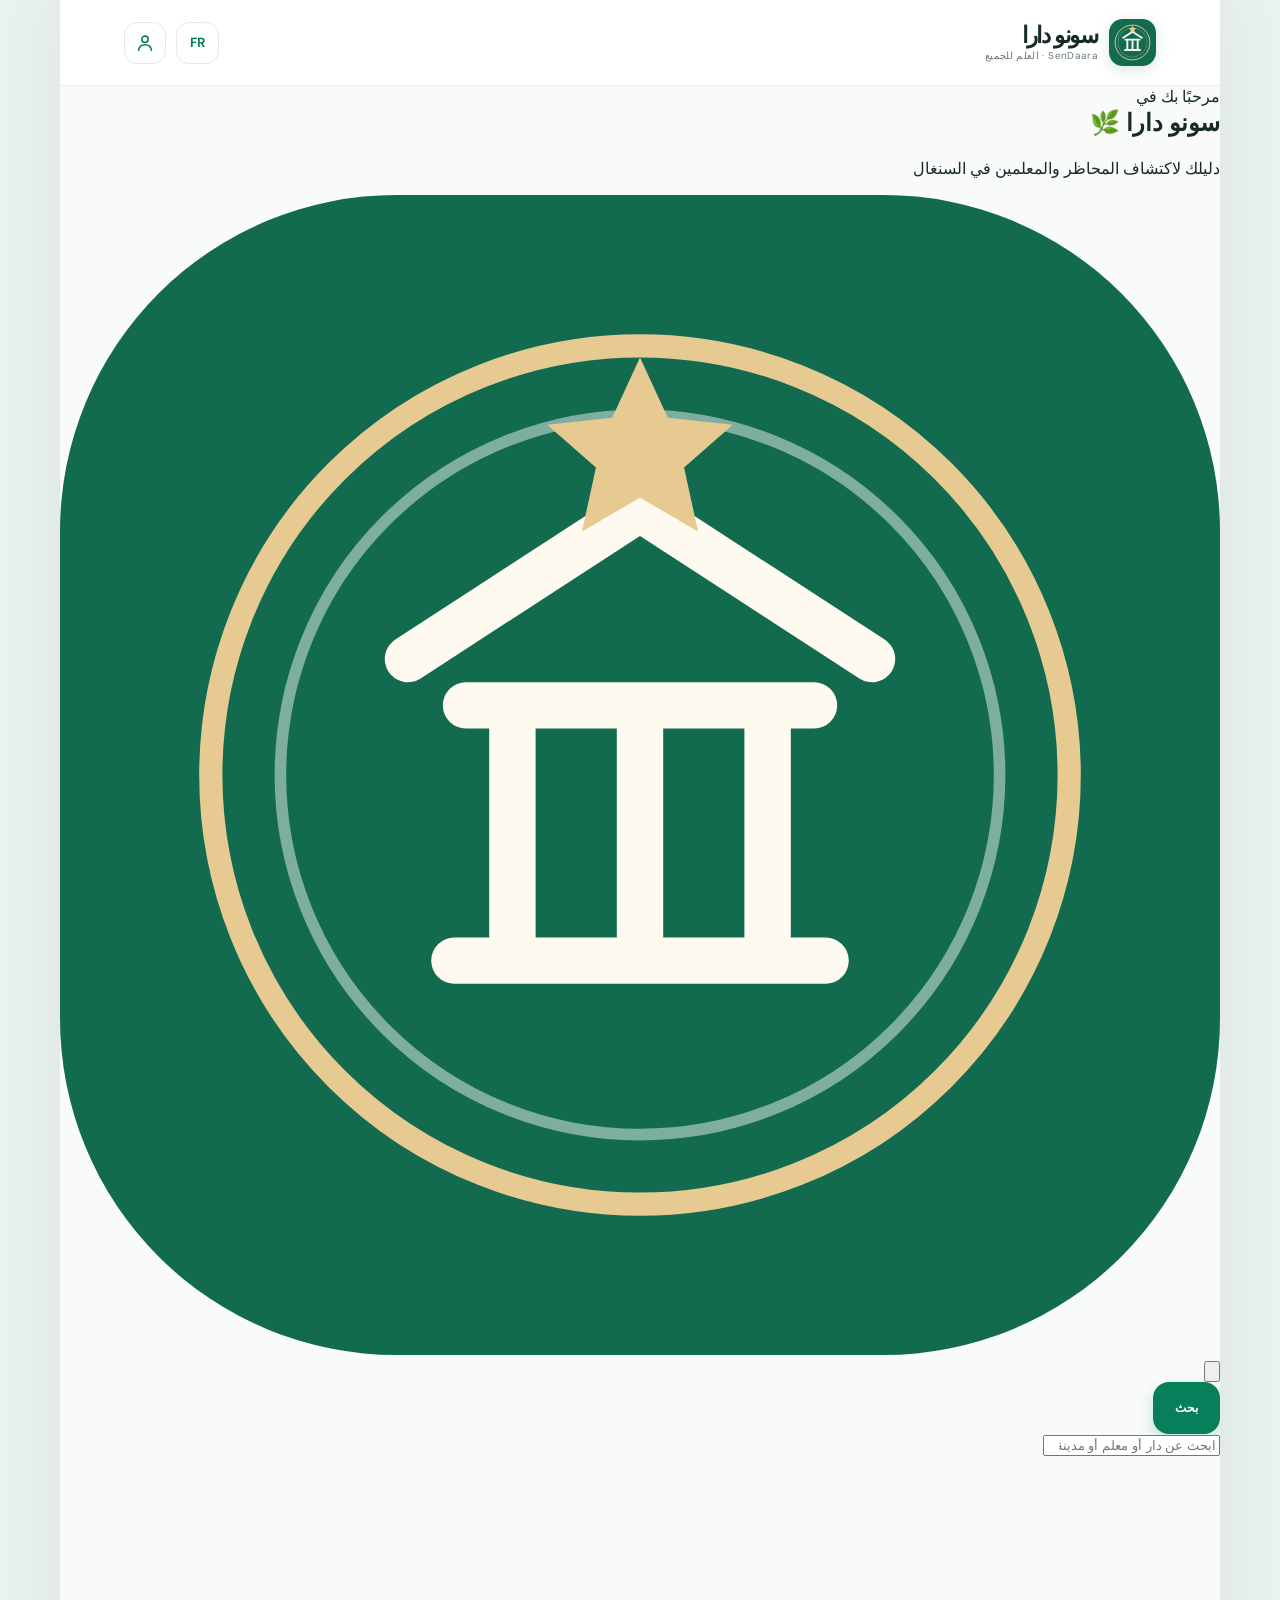
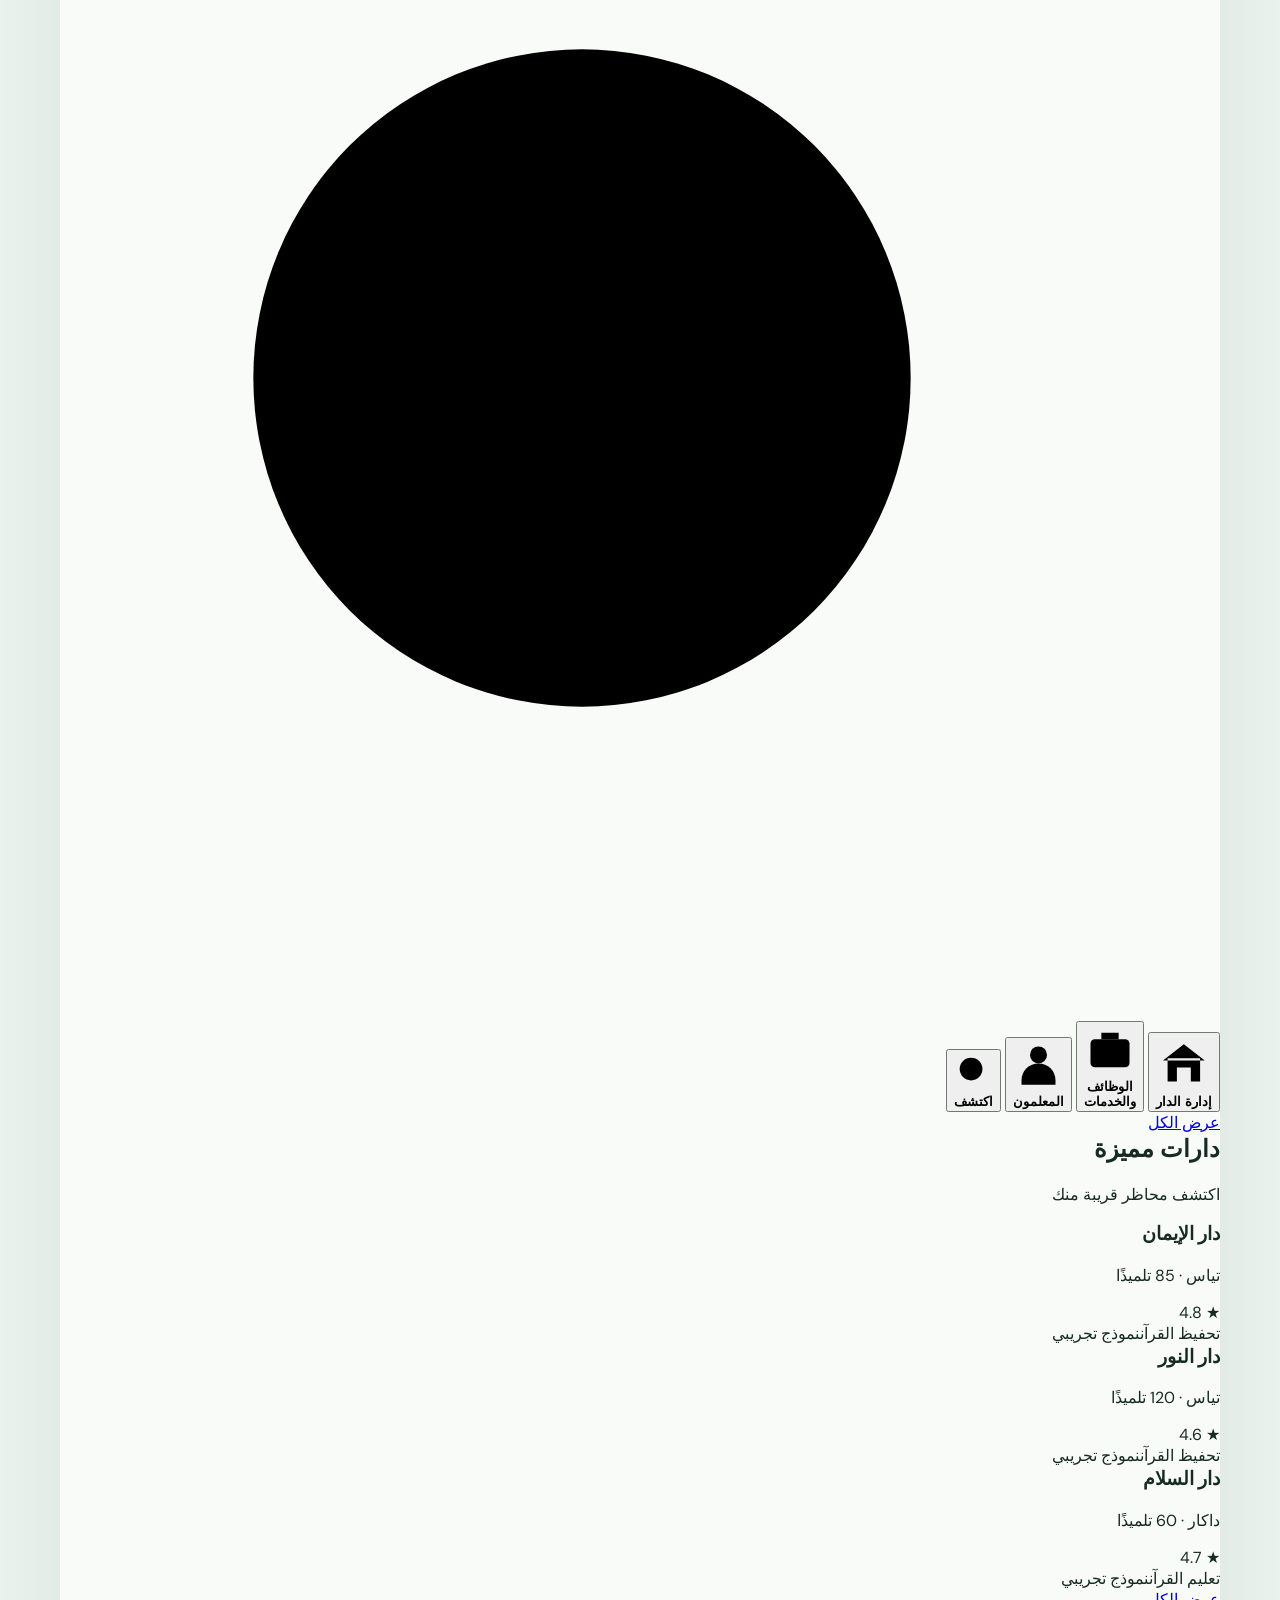
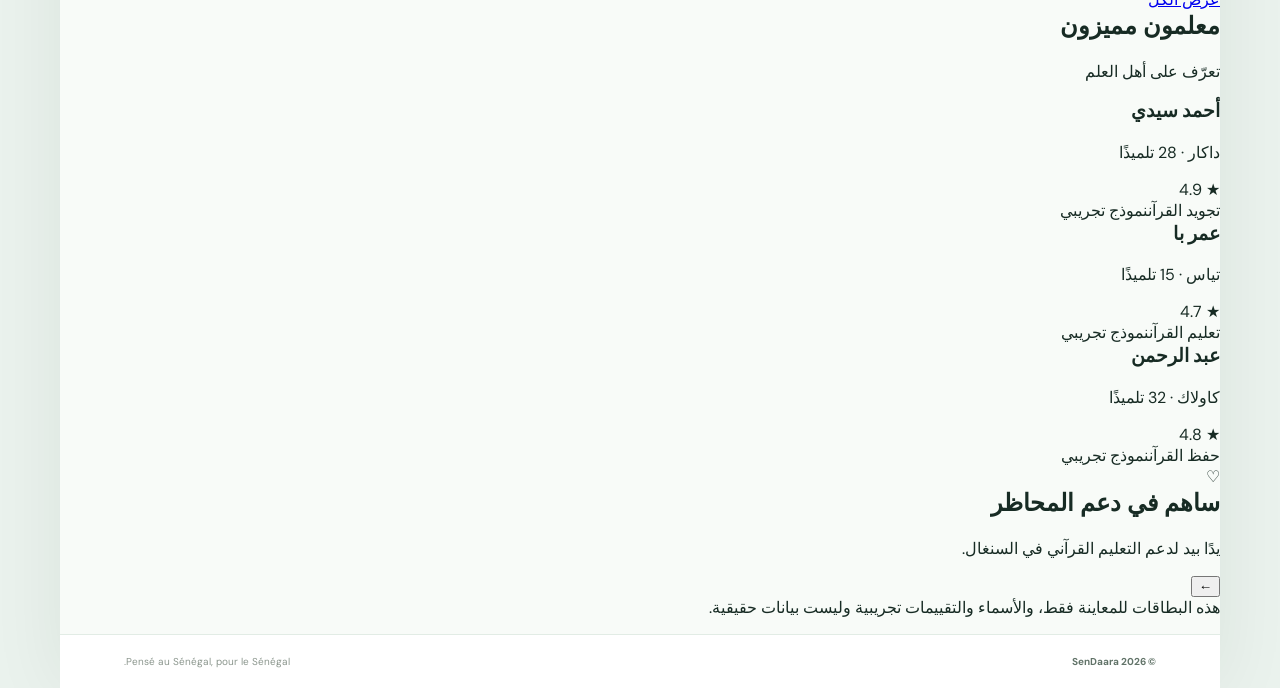
==== commit fa565c59: "Redesign SenDaara home as an Arabic-first mobile app dashboard" ====
--- a/index.html
+++ b/index.html
@@ -1,11 +1,11 @@
 <!doctype html>
-<html lang="fr">
+<html lang="ar" dir="rtl">
 <head>
   <meta charset="UTF-8">
   <meta name="viewport" content="width=device-width, initial-scale=1, viewport-fit=cover">
-  <meta name="theme-color" content="#126b4f">
+  <meta name="theme-color" content="#102019">
   <meta name="description" content="SenDaara — trouvez des écoles coraniques et des daaras au Sénégal.">
-  <title>SenDaara — Les daaras du Sénégal</title>
+  <title>سونو دارا | SenDaara</title>
   <link rel="icon" type="image/svg+xml" href="assets/sendaara-mark.svg">
   <link rel="manifest" href="manifest.webmanifest">
   <link rel="stylesheet" href="styles.css">
@@ -16,68 +16,75 @@
 </head>
 <body>
   <div class="app-shell">
-    <header class="topbar">
-      <a class="brand" href="#" aria-label="SenDaara accueil">
+    <header class="topbar mobile-topbar" dir="rtl">
+      <a class="brand" href="#" aria-label="سونو دارا">
         <img src="assets/sendaara-mark.svg" alt="" class="brand-mark">
-        <span class="brand-copy"><strong>Sen<span>Daara</span></strong><small>Le savoir, nos racines.</small></span>
+        <span class="brand-copy"><strong>سونو دارا</strong><small>SenDaara · العلم للجميع</small></span>
       </a>
       <div class="top-actions">
-        <button class="language-button" id="languageToggle" type="button" aria-label="Changer la langue">عربي</button>
-        <button class="profile-button" id="profileTop" type="button" aria-label="Profil"><svg viewBox="0 0 24 24" aria-hidden="true"><circle cx="12" cy="8" r="3.5"/><path d="M5 20c.5-4 3-6 7-6s6.5 2 7 6"/></svg></button>
+        <button class="language-button" id="languageToggle" type="button" aria-label="Changer la langue">FR</button>
+        <button class="profile-button" id="profileTop" type="button" aria-label="الملف الشخصي"><svg viewBox="0 0 24 24" aria-hidden="true"><circle cx="12" cy="8" r="3.5"/><path d="M5 20c.5-4 3-6 7-6s6.5 2 7 6"/></svg></button>
       </div>
     </header>
 
-    <main>
-      <section class="hero">
-        <div class="hero-pattern" aria-hidden="true"></div>
-        <div class="hero-content">
-          <div class="eyebrow"><span class="eyebrow-dot"></span><span data-i18n="eyebrow">AU CŒUR DU SÉNÉGAL</span></div>
-          <h1 data-i18n="heroTitle">Le savoir commence<br><em>au Daara.</em></h1>
-          <p data-i18n="heroText">Découvrez les daaras et écoles coraniques près de chez vous. Le lien entre les familles, les enseignants et le savoir.</p>
-          <a class="hero-link" href="#search"><span data-i18n="explore">Explorer les daaras</span><span aria-hidden="true">↘</span></a>
-        </div>
-        <div class="hero-seal" aria-hidden="true">
-          <div class="seal-inner"><span class="seal-star">✳</span><span class="seal-arabic">اقرأ</span><span class="seal-line"></span><span class="seal-caption">SAVOIR · FOI · AVENIR</span></div>
-        </div>
-        <div class="hero-bottom"><span>14 RÉGIONS</span><span class="hero-bottom-line"></span><span>UN HÉRITAGE VIVANT</span></div>
+    <main class="mobile-home" dir="rtl">
+      <section class="app-welcome">
+        <div class="welcome-copy"><span class="welcome-kicker">مرحبًا بك في</span><h1>سونو دارا <span>🌿</span></h1><p>دليلك لاكتشاف المحاظر والمعلمين في السنغال</p></div>
+        <div class="welcome-logo"><img src="assets/sendaara-mark.svg" alt="شعار سونو دارا"></div>
+        <button class="notification-button" type="button" id="notifyTop" aria-label="الإشعارات"><svg viewBox="0 0 24 24"><path d="M18 9a6 6 0 0 0-12 0c0 7-3 7-3 9h18c0-2-3-2-3-9M10 21h4"/></svg><i></i></button>
       </section>
+      <form class="mobile-search" id="searchForm">
+        <button class="search-submit" type="submit"><span data-i18n="searchButton">بحث</span></button>
+        <input id="searchInput" type="search" placeholder="ابحث عن دار أو معلم أو مدينة" data-i18n-placeholder="searchPlaceholder" aria-label="ابحث عن دار أو معلم أو مدينة">
+        <span class="mobile-search-icon" aria-hidden="true"><svg viewBox="0 0 24 24"><circle cx="10.8" cy="10.8" r="6.8"/><path d="m16 16 5 5"/></svg></span>
+      </form>
+      <div class="mobile-shortcuts" aria-label="الأقسام الرئيسية">
+        <button class="shortcut" type="button" data-category="daara"><span class="shortcut-icon shortcut-green"><svg viewBox="0 0 24 24"><path d="M3 11 12 4l9 7M5 10v10h14V10M9 20v-6h6v6"/></svg></span><strong>إدارة الدار</strong></button>
+        <button class="shortcut" type="button" data-category="teacher"><span class="shortcut-icon shortcut-blue"><svg viewBox="0 0 24 24"><rect x="3" y="7" width="18" height="13" rx="2"/><path d="M8 7V4h8v3M3 12h18"/></svg></span><strong>الوظائف<br>والخدمات</strong></button>
+        <button class="shortcut" type="button" data-category="teacher"><span class="shortcut-icon shortcut-orange"><svg viewBox="0 0 24 24"><circle cx="12" cy="7" r="4"/><path d="M4 21v-2a8 8 0 0 1 16 0v2"/></svg></span><strong>المعلمون</strong></button>
+        <button class="shortcut" type="button" data-category="school"><span class="shortcut-icon shortcut-purple"><svg viewBox="0 0 24 24"><circle cx="10.5" cy="10.5" r="7"/><path d="m16 16 5 5"/></svg></span><strong>اكتشف</strong></button>
+      </div>
 
-      <section class="search-section" id="search">
-        <div class="section-heading">
-          <div><span class="section-kicker" data-i18n="findKicker">VOTRE RECHERCHE</span><h2 data-i18n="findTitle">Trouver un daara</h2></div>
-          <span class="heading-icon" aria-hidden="true">⌕</span>
-        </div>
-        <form class="search-card" id="searchForm">
-          <label class="search-field"><span class="field-icon" aria-hidden="true">⌕</span><span class="field-body"><span data-i18n="searchLabel">Nom du daara ou enseignant</span><input id="searchInput" type="search" placeholder="Ex. Daara Serigne..." data-i18n-placeholder="searchPlaceholder"></span></label>
-          <label class="search-field"><span class="field-icon pin" aria-hidden="true">⌖</span><span class="field-body"><span data-i18n="regionLabel">Région</span><select id="regionSelect"><option value="" data-i18n="allRegions">Toutes les régions</option><option>Dakar</option><option>Thiès</option><option>Diourbel</option><option>Saint-Louis</option><option>Kaolack</option><option>Louga</option><option>Ziguinchor</option><option>Fatick</option><option>Kolda</option><option>Tambacounda</option><option>Kaffrine</option><option>Matam</option><option>Sédhiou</option><option>Kédougou</option></select></span><span class="select-chevron">⌄</span></label>
-          <button class="search-submit" type="submit"><span data-i18n="searchButton">Rechercher</span><span aria-hidden="true">→</span></button>
-        </form>
-        <div class="quick-tags"><span data-i18n="popular">Populaire :</span><button type="button" data-query="Dakar">Dakar</button><button type="button" data-query="Thiès">Thiès</button><button type="button" data-query="École coranique">Écoles coraniques</button></div>
-      </section>
-
-      <section class="categories-section">
-        <div class="section-heading compact"><div><span class="section-kicker" data-i18n="discoverKicker">DÉCOUVRIR</span><h2 data-i18n="discoverTitle">Explorez par besoin</h2></div></div>
-        <div class="category-grid">
-          <button class="category-card" type="button" data-category="daara"><span class="category-icon green" aria-hidden="true"><svg viewBox="0 0 24 24"><path d="M3.5 10.5 12 3.8l8.5 6.7"/><path d="M5.5 9.5v10h13v-10M9.5 19.5v-6h5v6"/></svg></span><span class="category-title" data-i18n="cat1">Daaras</span><span class="category-desc" data-i18n="cat1desc">Apprentissage du Coran</span><span class="category-arrow">↗</span></button>
-          <button class="category-card" type="button" data-category="school"><span class="category-icon sand" aria-hidden="true"><svg viewBox="0 0 24 24"><path d="M4 20V5.5A1.5 1.5 0 0 1 5.5 4h13A1.5 1.5 0 0 1 20 5.5V20"/><path d="M8 8h2m4 0h2M8 12h2m4 0h2M8 16h2m4 0h2M2.5 20h19"/></svg></span><span class="category-title" data-i18n="cat2">Écoles coraniques</span><span class="category-desc" data-i18n="cat2desc">Établissements & madrasas</span><span class="category-arrow">↗</span></button>
-          <button class="category-card" type="button" data-category="teacher"><span class="category-icon blue" aria-hidden="true"><svg viewBox="0 0 24 24"><circle cx="12" cy="7.5" r="3.5"/><path d="M4.5 20c.6-4.1 3.1-6.2 7.5-6.2s6.9 2.1 7.5 6.2"/></svg></span><span class="category-title" data-i18n="cat3">Enseignants</span><span class="category-desc" data-i18n="cat3desc">Trouver un enseignant</span><span class="category-arrow">↗</span></button>
-          <button class="category-card" type="button" data-category="support"><span class="category-icon gold" aria-hidden="true"><svg viewBox="0 0 24 24"><path d="M20.8 8.8c0 5-8.8 10.2-8.8 10.2S3.2 13.8 3.2 8.8a4.3 4.3 0 0 1 8.8-1 4.3 4.3 0 0 1 8.8 1Z"/></svg></span><span class="category-title" data-i18n="cat4">Soutenir un daara</span><span class="category-desc" data-i18n="cat4desc">Contribuer à sa mission</span><span class="category-arrow">↗</span></button>
+      <section class="showcase-section" id="results">
+        <div class="showcase-heading"><a href="#search" class="show-all" data-show-all="daaras">عرض الكل</a><div><h2>دارات مميزة</h2><p>اكتشف محاظر قريبة منك</p></div></div>
+        <div class="horizontal-cards">
+          <article class="place-card">
+            <div class="place-art art-sunrise" aria-hidden="true"><span class="art-sun"></span><span class="art-mosque"><i></i><b></b><em></em></span><span class="art-tree"><i></i><b></b></span></div>
+            <div class="place-info"><div><h3>دار الإيمان</h3><p>تياس · 85 تلميذًا</p></div><span class="place-rating">★ 4.8</span></div>
+            <div class="place-tags"><span>تحفيظ القرآن</span><span>نموذج تجريبي</span></div>
+          </article>
+          <article class="place-card">
+            <div class="place-art art-peach" aria-hidden="true"><span class="art-sun"></span><span class="art-mosque"><i></i><b></b><em></em></span><span class="art-tree"><i></i><b></b></span></div>
+            <div class="place-info"><div><h3>دار النور</h3><p>تياس · 120 تلميذًا</p></div><span class="place-rating">★ 4.6</span></div>
+            <div class="place-tags"><span>تحفيظ القرآن</span><span>نموذج تجريبي</span></div>
+          </article>
+          <article class="place-card">
+            <div class="place-art art-blue" aria-hidden="true"><span class="art-sun"></span><span class="art-mosque"><i></i><b></b><em></em></span><span class="art-tree"><i></i><b></b></span></div>
+            <div class="place-info"><div><h3>دار السلام</h3><p>داكار · 60 تلميذًا</p></div><span class="place-rating">★ 4.7</span></div>
+            <div class="place-tags"><span>تعليم القرآن</span><span>نموذج تجريبي</span></div>
+          </article>
         </div>
       </section>
 
-      <section class="results-section" id="results">
-        <div class="results-heading"><div><span class="section-kicker" data-i18n="nearKicker">À DÉCOUVRIR</span><h2 data-i18n="nearTitle">Les daaras en vedette</h2></div><span class="soon-badge" data-i18n="previewBadge">APERÇU</span></div>
-        <div class="empty-state"><div class="empty-symbol">✳</div><h3 data-i18n="emptyTitle">Votre communauté commence ici</h3><p data-i18n="emptyText">Les profils des daaras et enseignants apparaîtront ici dès que le répertoire sera connecté. Pour le moment, nous préparons un espace clair et fiable pour tous.</p><button type="button" class="outline-button" id="notifyButton" data-i18n="notifyButton">Être informé du lancement <span>→</span></button><p class="notice" id="notice" role="status" aria-live="polite"></p></div>
+      <section class="showcase-section teacher-showcase">
+        <div class="showcase-heading"><a href="#search" class="show-all" data-show-all="teachers">عرض الكل</a><div><h2>معلمون مميزون</h2><p>تعرّف على أهل العلم</p></div></div>
+        <div class="horizontal-cards">
+          <article class="place-card teacher-card"><div class="teacher-art teacher-mint"><span class="avatar-face"><i class="avatar-cap"></i><b></b><em></em></span></div><div class="place-info"><div><h3>أحمد سيدي</h3><p>داكار · 28 تلميذًا</p></div><span class="place-rating">★ 4.9</span></div><div class="place-tags"><span>تجويد القرآن</span><span>نموذج تجريبي</span></div></article>
+          <article class="place-card teacher-card"><div class="teacher-art teacher-lavender"><span class="avatar-face"><i class="avatar-cap"></i><b></b><em></em></span></div><div class="place-info"><div><h3>عمر با</h3><p>تياس · 15 تلميذًا</p></div><span class="place-rating">★ 4.7</span></div><div class="place-tags"><span>تعليم القرآن</span><span>نموذج تجريبي</span></div></article>
+          <article class="place-card teacher-card"><div class="teacher-art teacher-sand"><span class="avatar-face"><i class="avatar-cap"></i><b></b><em></em></span></div><div class="place-info"><div><h3>عبد الرحمن</h3><p>كاولاك · 32 تلميذًا</p></div><span class="place-rating">★ 4.8</span></div><div class="place-tags"><span>حفظ القرآن</span><span>نموذج تجريبي</span></div></article>
+        </div>
       </section>
 
-      <section class="join-banner"><div class="join-mark" aria-hidden="true">✳</div><div><span class="section-kicker" data-i18n="joinKicker">ENSEMBLE POUR LE SAVOIR</span><h2 data-i18n="joinTitle">Vous représentez un daara ?</h2><p data-i18n="joinText">Préparez-vous à présenter votre établissement aux familles du Sénégal.</p></div><button type="button" id="joinButton" aria-label="En savoir plus">↗</button></section>
+      <section class="support-banner"><span class="support-art">♡</span><div><h2>ساهم في دعم المحاظر</h2><p>يدًا بيد لدعم التعليم القرآني في السنغال.</p></div><button type="button" id="joinButton" aria-label="اعرف المزيد">←</button></section>
+      <p class="demo-disclaimer">هذه البطاقات للمعاينة فقط، والأسماء والتقييمات تجريبية وليست بيانات حقيقية.</p>
     </main>
 
-    <nav class="bottom-nav" aria-label="Navigation principale">
-      <a class="nav-item active" href="#"><span class="nav-icon">⌂</span><span data-i18n="navHome">Accueil</span></a>
-      <a class="nav-item" href="#search"><span class="nav-icon">⌕</span><span data-i18n="navSearch">Recherche</span></a>
-      <a class="nav-item" href="#results"><span class="nav-icon">▤</span><span data-i18n="navDaaras">Les daaras</span></a>
-      <button class="nav-item" type="button" id="navProfile"><span class="nav-icon">♙</span><span data-i18n="navProfile">Profil</span></button>
+    <nav class="bottom-nav mobile-bottom-nav" aria-label="التنقل الرئيسي" dir="rtl">
+      <a class="nav-item active" href="#"><span class="nav-icon"><svg viewBox="0 0 24 24"><rect x="4" y="3" width="16" height="18" rx="3"/><path d="M8 21v-5h8v5M9 8h6"/></svg></span><span>الرئيسية</span></a>
+      <button class="nav-item" type="button" id="navDiscover"><span class="nav-icon"><svg viewBox="0 0 24 24"><circle cx="12" cy="12" r="9"/><path d="m15.5 8.5-2.2 4.8-4.8 2.2 2.2-4.8z"/></svg></span><span>اكتشف</span></button>
+      <button class="nav-item" type="button" id="navJobs"><span class="nav-icon"><svg viewBox="0 0 24 24"><rect x="3" y="7" width="18" height="14" rx="2"/><path d="M8 7V4h8v3M3 12h18"/></svg></span><span>الوظائف</span></button>
+      <button class="nav-item" type="button" id="navNotifications"><span class="nav-icon"><svg viewBox="0 0 24 24"><path d="M18 9a6 6 0 0 0-12 0c0 7-3 7-3 9h18c0-2-3-2-3-9M10 21h4"/></svg></span><span>الإشعارات</span></button>
+      <button class="nav-item" type="button" id="navProfile"><span class="nav-icon"><svg viewBox="0 0 24 24"><circle cx="12" cy="7" r="4"/><path d="M4 21v-2a8 8 0 0 1 16 0v2"/></svg></span><span>حسابي</span></button>
     </nav>
     <footer class="footer"><span>© 2026 SenDaara</span><span data-i18n="footer">Pensé au Sénégal, pour le Sénégal.</span></footer>
   </div>
--- a/styles.css
+++ b/styles.css
@@ -47,3 +47,15 @@
 .footer{background:#fff}
 @media(min-width:701px){.search-card{grid-template-columns:1.35fr 1fr auto}.search-field{border-right:1px solid #e3ece5}.search-submit{padding:0 22px}.hero{border-radius:0 0 28px 28px}.category-card{min-height:185px}}
 @media(max-width:700px){.hero{min-height:360px;border-radius:0 0 25px 25px;padding-top:36px}.hero h1{font-size:42px}.search-card{grid-template-columns:1fr;gap:9px}.search-field{min-height:67px}.search-field:last-of-type{border-left:1px solid #e3ece5}.search-submit{height:52px;margin-top:2px}.category-grid{gap:11px}.category-card{min-height:155px;padding:15px;border-radius:19px}.category-icon{width:42px;height:42px;margin-bottom:12px}.category-title{font-size:12px}.category-desc{font-size:10px}.join-banner{box-shadow:0 7px 18px rgba(95,69,22,.05)}}
+
+
+/* Polished icon system, accessible motion, and playful open-card interactions */
+.category-icon svg{width:25px;height:25px;fill:none;stroke:currentColor;stroke-width:1.7;stroke-linecap:round;stroke-linejoin:round}
+.category-card:focus-visible,.search-submit:focus-visible,.hero-link:focus-visible,.outline-button:focus-visible,.join-banner button:focus-visible,.language-button:focus-visible,.profile-button:focus-visible{outline:3px solid #f2b84b;outline-offset:3px}
+.category-card.is-selected{border-color:#0b986a;box-shadow:0 0 0 3px rgba(11,152,106,.12),0 14px 28px rgba(24,68,45,.09);background:linear-gradient(145deg,#fff 0%,#f0fbf4 100%)}
+.category-card.is-selected .category-arrow{background:#087f5b;color:white}
+.category-card.is-selected .category-title{color:#087f5b}
+.profile-button:hover{background:#e0f7ec;border-color:#b9e3ca}
+.search-field:focus-within{border-color:#8bc9a5;box-shadow:0 0 0 3px rgba(8,127,91,.08)}
+.category-card,.hero-link,.search-submit,.join-banner>button,.outline-button{ -webkit-tap-highlight-color:transparent}
+@media(prefers-reduced-motion:reduce){*,*::before,*::after{scroll-behavior:auto!important;transition:none!important;animation:none!important}}
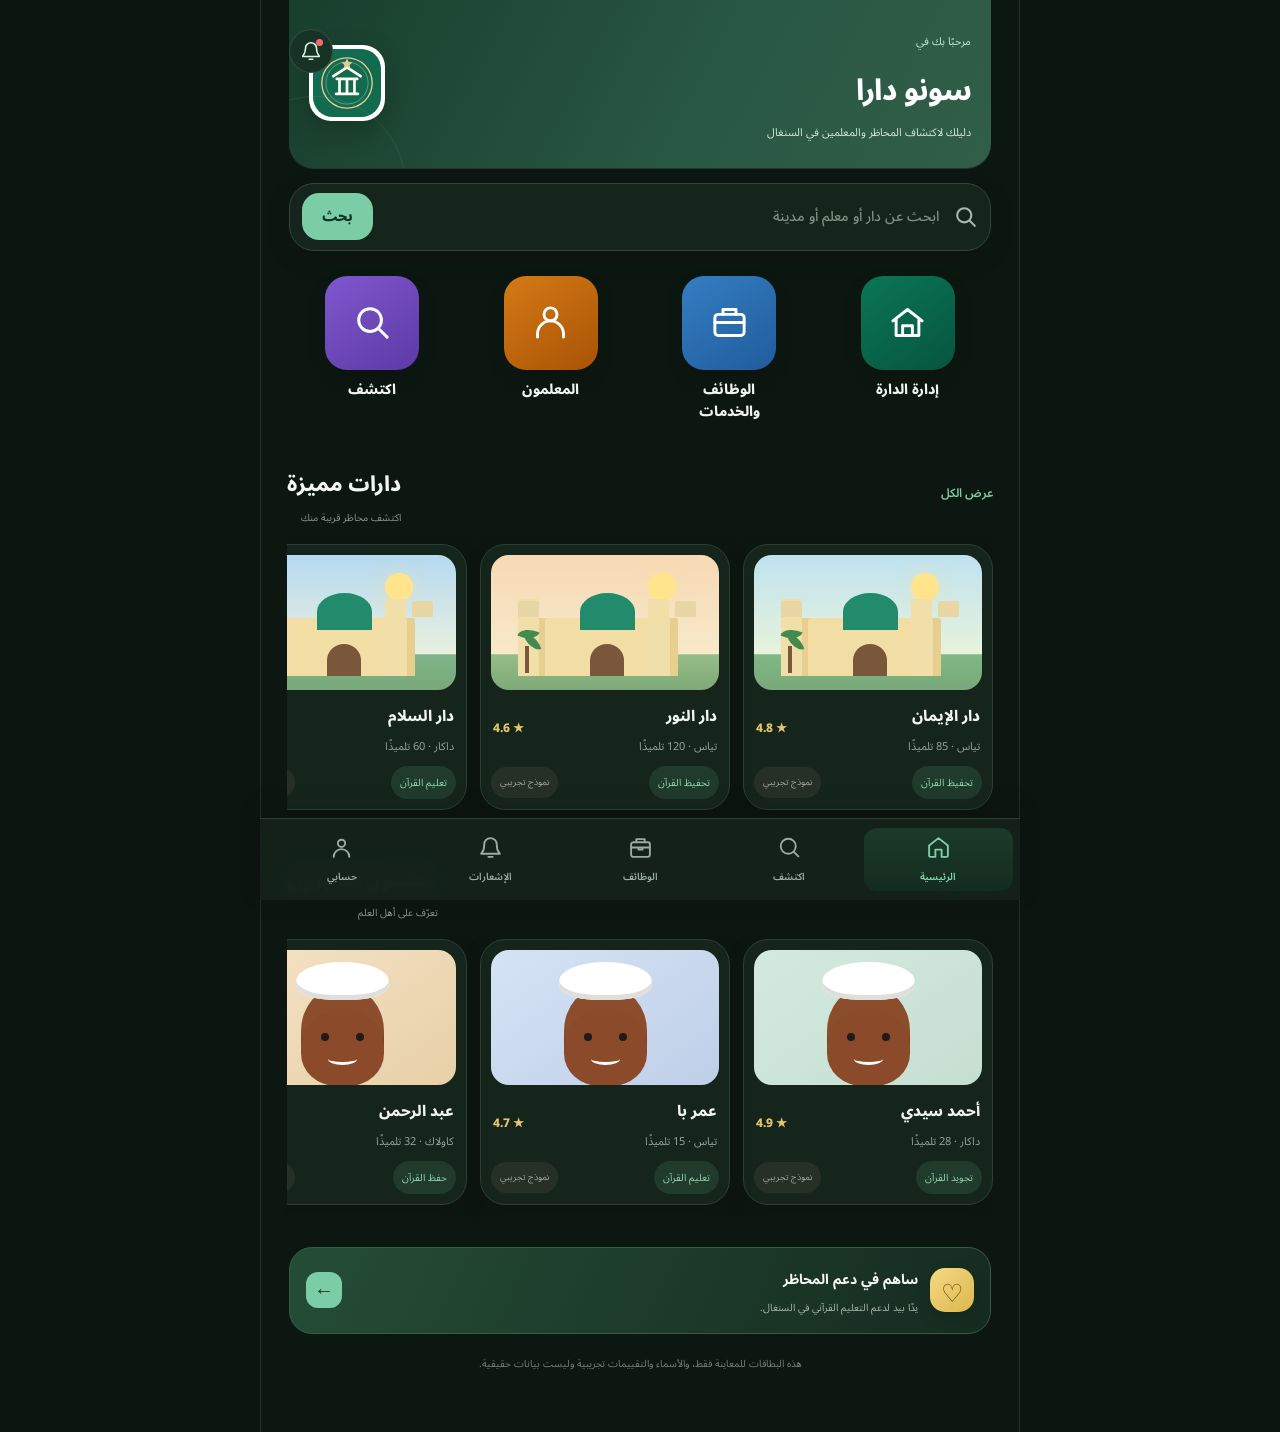
==== commit 40d0e597: "Refine Sunu Daara homepage and SVG bottom navigation" ====
--- a/index.html
+++ b/index.html
@@ -29,7 +29,7 @@
 
     <main class="mobile-home" dir="rtl">
       <section class="app-welcome">
-        <div class="welcome-copy"><span class="welcome-kicker">مرحبًا بك في</span><h1>سونو دارا <span>🌿</span></h1><p>دليلك لاكتشاف المحاظر والمعلمين في السنغال</p></div>
+        <div class="welcome-copy"><span class="welcome-kicker">مرحبًا بك في</span><h1>سونو دارا</h1><p>دليلك لاكتشاف المحاظر والمعلمين في السنغال</p></div>
         <div class="welcome-logo"><img src="assets/sendaara-mark.svg" alt="شعار سونو دارا"></div>
         <button class="notification-button" type="button" id="notifyTop" aria-label="الإشعارات"><svg viewBox="0 0 24 24"><path d="M18 9a6 6 0 0 0-12 0c0 7-3 7-3 9h18c0-2-3-2-3-9M10 21h4"/></svg><i></i></button>
       </section>
@@ -39,7 +39,7 @@
         <span class="mobile-search-icon" aria-hidden="true"><svg viewBox="0 0 24 24"><circle cx="10.8" cy="10.8" r="6.8"/><path d="m16 16 5 5"/></svg></span>
       </form>
       <div class="mobile-shortcuts" aria-label="الأقسام الرئيسية">
-        <button class="shortcut" type="button" data-category="daara"><span class="shortcut-icon shortcut-green"><svg viewBox="0 0 24 24"><path d="M3 11 12 4l9 7M5 10v10h14V10M9 20v-6h6v6"/></svg></span><strong>إدارة الدار</strong></button>
+        <button class="shortcut" type="button" data-category="daara"><span class="shortcut-icon shortcut-green"><svg viewBox="0 0 24 24"><path d="M3 11 12 4l9 7M5 10v10h14V10M9 20v-6h6v6"/></svg></span><strong>إدارة الدارة</strong></button>
         <button class="shortcut" type="button" data-category="teacher"><span class="shortcut-icon shortcut-blue"><svg viewBox="0 0 24 24"><rect x="3" y="7" width="18" height="13" rx="2"/><path d="M8 7V4h8v3M3 12h18"/></svg></span><strong>الوظائف<br>والخدمات</strong></button>
         <button class="shortcut" type="button" data-category="teacher"><span class="shortcut-icon shortcut-orange"><svg viewBox="0 0 24 24"><circle cx="12" cy="7" r="4"/><path d="M4 21v-2a8 8 0 0 1 16 0v2"/></svg></span><strong>المعلمون</strong></button>
         <button class="shortcut" type="button" data-category="school"><span class="shortcut-icon shortcut-purple"><svg viewBox="0 0 24 24"><circle cx="10.5" cy="10.5" r="7"/><path d="m16 16 5 5"/></svg></span><strong>اكتشف</strong></button>
@@ -80,11 +80,11 @@
     </main>
 
     <nav class="bottom-nav mobile-bottom-nav" aria-label="التنقل الرئيسي" dir="rtl">
-      <a class="nav-item active" href="#"><span class="nav-icon"><svg viewBox="0 0 24 24"><rect x="4" y="3" width="16" height="18" rx="3"/><path d="M8 21v-5h8v5M9 8h6"/></svg></span><span>الرئيسية</span></a>
-      <button class="nav-item" type="button" id="navDiscover"><span class="nav-icon"><svg viewBox="0 0 24 24"><circle cx="12" cy="12" r="9"/><path d="m15.5 8.5-2.2 4.8-4.8 2.2 2.2-4.8z"/></svg></span><span>اكتشف</span></button>
-      <button class="nav-item" type="button" id="navJobs"><span class="nav-icon"><svg viewBox="0 0 24 24"><rect x="3" y="7" width="18" height="14" rx="2"/><path d="M8 7V4h8v3M3 12h18"/></svg></span><span>الوظائف</span></button>
-      <button class="nav-item" type="button" id="navNotifications"><span class="nav-icon"><svg viewBox="0 0 24 24"><path d="M18 9a6 6 0 0 0-12 0c0 7-3 7-3 9h18c0-2-3-2-3-9M10 21h4"/></svg></span><span>الإشعارات</span></button>
-      <button class="nav-item" type="button" id="navProfile"><span class="nav-icon"><svg viewBox="0 0 24 24"><circle cx="12" cy="7" r="4"/><path d="M4 21v-2a8 8 0 0 1 16 0v2"/></svg></span><span>حسابي</span></button>
+      <a class="nav-item active" href="index.html" aria-current="page"><span class="nav-icon"><svg viewBox="0 0 24 24" aria-hidden="true"><path d="m3 10 9-7 9 7v10a1 1 0 0 1-1 1h-5v-7h-6v7H4a1 1 0 0 1-1-1z"/></svg></span><span>الرئيسية</span></a>
+      <button class="nav-item" type="button" id="navDiscover" aria-label="اكتشف الدارات والمعلمين"><span class="nav-icon"><svg viewBox="0 0 24 24" aria-hidden="true"><circle cx="10.8" cy="10.8" r="7.2"/><path d="m16.2 16.2 4.3 4.3"/></svg></span><span>اكتشف</span></button>
+      <button class="nav-item" type="button" id="navJobs"><span class="nav-icon"><svg viewBox="0 0 24 24" aria-hidden="true"><rect x="3" y="7" width="18" height="14" rx="2"/><path d="M8 7V4h8v3M3 12h18M10 12v2h4v-2"/></svg></span><span>الوظائف</span></button>
+      <button class="nav-item" type="button" id="navNotifications"><span class="nav-icon"><svg viewBox="0 0 24 24" aria-hidden="true"><path d="M18 9a6 6 0 0 0-12 0c0 7-2 7-3 9h18c-1-2-3-2-3-9M10 21h4"/></svg></span><span>الإشعارات</span></button>
+      <button class="nav-item" type="button" id="navProfile"><span class="nav-icon"><svg viewBox="0 0 24 24" aria-hidden="true"><circle cx="12" cy="8" r="3.5"/><path d="M4.5 21a7.5 7.5 0 0 1 15 0"/></svg></span><span>حسابي</span></button>
     </nav>
     <footer class="footer"><span>© 2026 SenDaara</span><span data-i18n="footer">Pensé au Sénégal, pour le Sénégal.</span></footer>
   </div>
--- a/styles.css
+++ b/styles.css
@@ -59,3 +59,51 @@
 .search-field:focus-within{border-color:#8bc9a5;box-shadow:0 0 0 3px rgba(8,127,91,.08)}
 .category-card,.hero-link,.search-submit,.join-banner>button,.outline-button{ -webkit-tap-highlight-color:transparent}
 @media(prefers-reduced-motion:reduce){*,*::before,*::after{scroll-behavior:auto!important;transition:none!important;animation:none!important}}
+
+
+/* Arabic-first app dashboard inspired by the user's mobile reference */
+body{background:#0d1511;color:#f4f7f3;font-family:"Noto Sans Arabic","DM Sans",sans-serif}
+.app-shell{max-width:760px;min-height:100vh;background:#0d1511;box-shadow:none}
+.mobile-topbar{display:none}
+.mobile-home{padding:0 24px 28px;direction:rtl}
+.app-welcome{position:relative;display:flex;align-items:center;gap:14px;min-height:126px;padding:20px 4px 17px;border-bottom:1px solid #25352c}
+.welcome-copy{flex:1;min-width:0}.welcome-kicker{font-size:11px;color:#8bba9f}.welcome-copy h1{font-size:29px;letter-spacing:-.6px;margin:3px 0 2px;font-weight:800;color:#7ed0a8}.welcome-copy h1 span{font-size:19px}.welcome-copy p{font-size:11px;color:#a4b4aa;margin:0;line-height:1.8}
+.welcome-logo{width:76px;height:76px;border-radius:22px;background:#fff;display:grid;place-items:center;box-shadow:0 8px 22px #0002;overflow:hidden}.welcome-logo img{width:68px;height:68px;object-fit:contain}
+.notification-button{position:absolute;left:0;top:29px;width:44px;height:44px;border:1px solid #2b3c32;background:#111c16;color:#dce9df;border-radius:50%;display:grid;place-items:center;cursor:pointer}.notification-button svg{width:22px;fill:none;stroke:currentColor;stroke-width:1.7;stroke-linecap:round;stroke-linejoin:round}.notification-button i{position:absolute;top:9px;right:9px;width:7px;height:7px;border-radius:50%;background:#fa6868}
+.mobile-search{display:flex;align-items:center;gap:12px;margin:14px 0 25px;padding:9px 12px;border:1px solid #2a3a31;border-radius:25px;background:#15221a;min-height:68px;box-shadow:inset 0 0 0 1px #1d2d23}
+.mobile-search input{flex:1;min-width:0;order:2;background:transparent;border:0;outline:0;color:#f5f8f4;font:500 14px "Noto Sans Arabic",sans-serif}.mobile-search input::placeholder{color:#7f9185}.mobile-search .search-submit{order:3;border-radius:17px;background:#7bcda5;color:#103423;padding:0 20px;min-height:47px;font:800 14px "Noto Sans Arabic",sans-serif;box-shadow:none}.mobile-search-icon{order:1;width:25px;height:25px;color:#a9b9af;display:grid;place-items:center}.mobile-search-icon svg{width:25px;fill:none;stroke:currentColor;stroke-width:2;stroke-linecap:round}
+.mobile-shortcuts{display:grid;grid-template-columns:repeat(4,minmax(0,1fr));gap:12px;margin-bottom:38px}.shortcut{padding:0;border:0;background:transparent;color:#f0f4f0;display:flex;flex-direction:column;align-items:center;gap:9px;cursor:pointer;font-family:inherit;min-width:0}.shortcut-icon{width:100%;max-width:94px;aspect-ratio:1/1;border-radius:27px;display:grid;place-items:center;box-shadow:inset 0 1px 0 #ffffff26,0 8px 16px #0002;transition:transform .2s,filter .2s}.shortcut:active .shortcut-icon{transform:scale(.95)}.shortcut-icon svg{width:39px;height:39px;fill:none;stroke:#fff;stroke-width:1.8;stroke-linecap:round;stroke-linejoin:round}.shortcut-green{background:linear-gradient(145deg,#08785a,#0e9a70)}.shortcut-blue{background:linear-gradient(145deg,#276bb0,#368cda)}.shortcut-orange{background:linear-gradient(145deg,#b95e05,#e28a1a)}.shortcut-purple{background:linear-gradient(145deg,#6544b7,#8a5de0)}.shortcut strong{font-size:clamp(10px,2.8vw,14px);line-height:1.6;font-weight:800;text-align:center}
+.showcase-section{margin:0 -2px 35px}.showcase-heading{display:flex;align-items:center;justify-content:space-between;gap:10px;margin-bottom:15px}.showcase-heading h2{font-size:21px;margin:0 0 3px;font-weight:800;color:#f3f7f3}.showcase-heading p{font-size:10px;color:#84968b;margin:0}.show-all{color:#7fcaa4;font-size:12px;text-decoration:none;font-weight:600;white-space:nowrap;padding:8px 0}
+.horizontal-cards{display:flex;gap:13px;overflow-x:auto;overflow-y:hidden;padding:3px 0 12px;scroll-snap-type:x mandatory;scrollbar-width:thin;scrollbar-color:#35463b transparent}.place-card{flex:0 0 238px;min-width:0;padding:10px;border:1px solid #2b3a31;border-radius:25px;background:#142019;box-shadow:0 8px 20px #0002;scroll-snap-align:start;transition:transform .2s,border-color .2s}.place-card:active{transform:scale(.985);border-color:#5a9875}.place-art{position:relative;height:135px;overflow:hidden;border-radius:18px;background:linear-gradient(180deg,#bfe2f0 0%,#e7f3dc 73%,#80b886 74%,#79a879 100%)}.art-peach{background:linear-gradient(180deg,#f7d9b5 0%,#f7e9c9 73%,#95bd87 74%,#7ea977 100%)}.art-blue{background:linear-gradient(180deg,#b6d9f1 0%,#e8f0df 73%,#7eb58a 74%,#79a879 100%)}.art-sun{position:absolute;right:19%;top:14%;width:28px;height:28px;border-radius:50%;background:#ffe48c;box-shadow:0 0 18px #ffe48c66}.art-mosque{position:absolute;bottom:10%;left:20%;width:62%;height:43%;background:#f2dda5;border-radius:3px 3px 0 0;box-shadow:inset 8px 0 #e7cf8f,inset -8px 0 #e7cf8f}.art-mosque:before{content:"";position:absolute;width:39%;height:65%;top:-44%;left:30.5%;background:#218b6b;border-radius:50% 50% 0 0}.art-mosque:after{content:"";position:absolute;left:-13%;top:-32%;width:15%;height:132%;background:#f0dfa9;box-shadow:130px 0 #f0dfa9}.art-mosque i{position:absolute;bottom:0;left:38%;width:24%;height:56%;background:#78573a;border-radius:50% 50% 0 0;z-index:2}.art-mosque b,.art-mosque em{position:absolute;z-index:2;top:-29%;left:-13%;width:15%;height:28%;background:#e8d6a4;border-radius:2px 2px 0 0}.art-mosque em{left:98%}.art-tree{position:absolute;bottom:12%;left:10%;width:24px;height:45px}.art-tree:before{content:"";position:absolute;bottom:0;left:11px;width:4px;height:27px;background:#79583c}.art-tree i,.art-tree b{position:absolute;top:0;width:19px;height:12px;background:#438a4e;border-radius:100% 0 100% 0;transform:rotate(25deg)}.art-tree b{top:8px;left:9px;transform:rotate(70deg)}
+.place-info{display:flex;align-items:center;justify-content:space-between;gap:8px;padding:10px 2px 8px}.place-info h3{font-size:15px;margin:0 0 3px;color:#f0f5f0;font-weight:800}.place-info p{font-size:11px;color:#93a398;margin:0}.place-rating{font-size:12px;font-weight:800;color:#f4c85d;white-space:nowrap}.place-tags{display:flex;align-items:center;justify-content:space-between;gap:6px}.place-tags span{border-radius:20px;background:#203b2d;color:#8ac8a4;padding:6px 9px;font-size:10px;white-space:nowrap}.place-tags span+span{background:#263027;color:#9ba99d;font-size:9px}
+.teacher-showcase{margin-bottom:30px}.teacher-art{height:135px;border-radius:18px;display:grid;place-items:center;overflow:hidden}.teacher-mint{background:linear-gradient(145deg,#d4e9df,#c5dfd1)}.teacher-lavender{background:linear-gradient(145deg,#d5e3f5,#bfcfe8)}.teacher-sand{background:linear-gradient(145deg,#f4e3c7,#e8d0a7)}.avatar-face{position:relative;margin-top:34px;width:83px;height:95px;border-radius:46% 46% 43% 43%;background:#8c4d2d;box-shadow:inset 0 -9px #713a25}.avatar-face:before{content:"";position:absolute;top:24px;left:0;width:83px;height:75px;border-radius:45% 45% 43% 43%;background:#8b4a2a}.avatar-face i{position:absolute;z-index:2;left:-5px;top:-25px;width:93px;height:38px;border-radius:50% 50% 40% 40%;background:#fff;box-shadow:inset 0 -5px #dededb}.avatar-face b{position:absolute;z-index:3;top:46px;left:20px;width:8px;height:8px;border-radius:50%;background:#1e1b19;box-shadow:35px 0 #1e1b19}.avatar-face em{position:absolute;z-index:3;top:66px;left:27px;width:29px;height:12px;border-bottom:3px solid white;border-radius:0 0 50% 50%}
+.support-banner{display:flex;align-items:center;gap:12px;padding:17px 16px;margin-bottom:15px;border-radius:23px;background:linear-gradient(115deg,#263f2c,#1a3023);border:1px solid #344d39}.support-art{width:44px;height:44px;display:grid;place-items:center;flex-shrink:0;border-radius:15px;background:#f6d77c;color:#684b11;font-size:25px}.support-banner div{flex:1}.support-banner h2{font-size:14px;margin:0 0 5px}.support-banner p{font-size:10px;color:#a7b7aa;margin:0;line-height:1.7}.support-banner button{width:36px;height:36px;border:0;border-radius:12px;background:#7bcda5;color:#123423;font-size:20px}.demo-disclaimer{text-align:center;font-size:10px;color:#6f8175;padding:4px 0 20px}
+.mobile-bottom-nav{position:fixed;z-index:30;bottom:0;left:50%;transform:translateX(-50%);width:min(100%,760px);height:82px;padding:9px 7px max(9px,env(safe-area-inset-bottom));display:grid;grid-template-columns:repeat(5,minmax(0,1fr));background:rgba(19,32,24,.97);border-top:1px solid #2c3d31;backdrop-filter:blur(18px);box-shadow:0 -8px 25px #0002}.mobile-bottom-nav .nav-item{display:flex;flex-direction:column;align-items:center;justify-content:center;gap:4px;text-decoration:none;color:#9aaba0;font:600 10px "Noto Sans Arabic",sans-serif;background:transparent;border:0;border-radius:13px;min-width:0}.mobile-bottom-nav .nav-icon{display:grid;place-items:center;width:28px;height:29px;font-size:22px}.mobile-bottom-nav .nav-icon svg{width:25px;height:25px;fill:none;stroke:currentColor;stroke-width:1.8;stroke-linecap:round;stroke-linejoin:round}.mobile-bottom-nav .nav-item.active{color:#7ed0a8;background:transparent}.mobile-bottom-nav .nav-item.active .nav-icon{color:#7ed0a8}.footer{display:none}
+@media(min-width:700px){.app-shell{max-width:760px;border-left:1px solid #203027;border-right:1px solid #203027}.mobile-home{padding-left:28px;padding-right:28px}.place-card{flex-basis:250px}}
+@media(max-width:390px){.mobile-home{padding-left:17px;padding-right:17px}.welcome-logo{width:66px;height:66px}.welcome-logo img{width:60px;height:60px}.welcome-copy h1{font-size:25px}.mobile-shortcuts{gap:7px}.shortcut-icon{border-radius:22px}.place-card{flex-basis:222px}.place-art,.teacher-art{height:124px}.mobile-bottom-nav{height:77px}}
+
+
+.app-toast{position:fixed;z-index:100;bottom:96px;left:50%;transform:translate(-50%,12px);width:max-content;max-width:calc(100vw - 36px);padding:13px 17px;border:1px solid #395543;border-radius:15px;background:#20372a;color:#f2f8f3;font:500 12px/1.8 "Noto Sans Arabic","DM Sans",sans-serif;box-shadow:0 12px 35px #0005;opacity:0;pointer-events:none;transition:opacity .2s,transform .2s;text-align:center}.app-toast.is-visible{opacity:1;transform:translate(-50%,0)}
+
+
+/* SenDaara visual identity — colorful open cards, touch-first mobile rhythm */
+:root{--sd-mint:#7ed0a8;--sd-green:#0b6a4d;--sd-blue:#286db4;--sd-purple:#6d49bd;--sd-orange:#bd6908;--sd-gold:#d7b348}
+.app-shell{background:#0d1711}
+.mobile-topbar{background:rgba(13,23,17,.96);backdrop-filter:blur(18px)}
+.app-welcome{background:linear-gradient(118deg,#183e2c 0%,#285743 58%,#315e49 100%);border-radius:0 0 25px 25px;padding:23px 20px 25px;position:relative;overflow:hidden}
+.app-welcome:after{content:"";position:absolute;width:180px;height:180px;border:1px solid #ffffff12;border-radius:50%;left:-65px;bottom:-110px;pointer-events:none}
+.welcome-kicker{color:#c0e9d0}.welcome-copy h1{color:#fff}.welcome-copy p{color:#d4e6da}.welcome-logo{box-shadow:0 10px 26px #06170e45;border:1px solid #ffffff38}
+.notification-button{background:#163326;border-color:#ffffff20;color:#dff4e6}
+.mobile-search{box-shadow:0 8px 24px #0002;border-color:#31463a;background:#16251c}
+.search-submit{background:linear-gradient(135deg,#8bd9b0,#68c49a);box-shadow:0 4px 12px #4eae7c22}
+.shortcut{transition:transform .18s ease,background .18s ease}.shortcut:active{transform:scale(.96)}
+.shortcut-icon{box-shadow:0 8px 18px #0002;border-radius:22px}
+.shortcut-green{background:linear-gradient(145deg,#0a7654,#07553f)}.shortcut-blue{background:linear-gradient(145deg,#347ec2,#205c9c)}.shortcut-orange{background:linear-gradient(145deg,#d47a16,#a95305)}.shortcut-purple{background:linear-gradient(145deg,#8057ce,#5c3aa5)}
+.showcase-heading h2{font-size:clamp(17px,4.5vw,21px);font-weight:800}.showcase-heading p{line-height:1.7}
+.place-card{background:#16251c;border:1px solid #2b4033;box-shadow:0 9px 24px #0002;transition:transform .18s ease,border-color .18s ease}.place-card:active{transform:scale(.985);border-color:#548166}
+.place-art,.teacher-art{border-radius:18px}.place-tags span{border-radius:99px;background:#203b2c;color:#91d6ae}
+.place-rating{color:#e7c66b;font-weight:800}
+.support-banner{background:linear-gradient(115deg,#244d36,#162b20);border-color:#385b43}.support-art{background:linear-gradient(135deg,#f5d984,#dcb74e);box-shadow:0 5px 15px #0002}
+.mobile-bottom-nav{background:rgba(20,35,26,.97);border-top-color:#2b4033}
+.mobile-bottom-nav .nav-item.active{background:linear-gradient(180deg,#1b3b2a,#142b1f);color:#83d5ab}
+@media(max-width:390px){.app-welcome{padding:21px 16px 23px}.shortcut-icon{box-shadow:0 6px 14px #0002}.place-card{flex-basis:225px}}
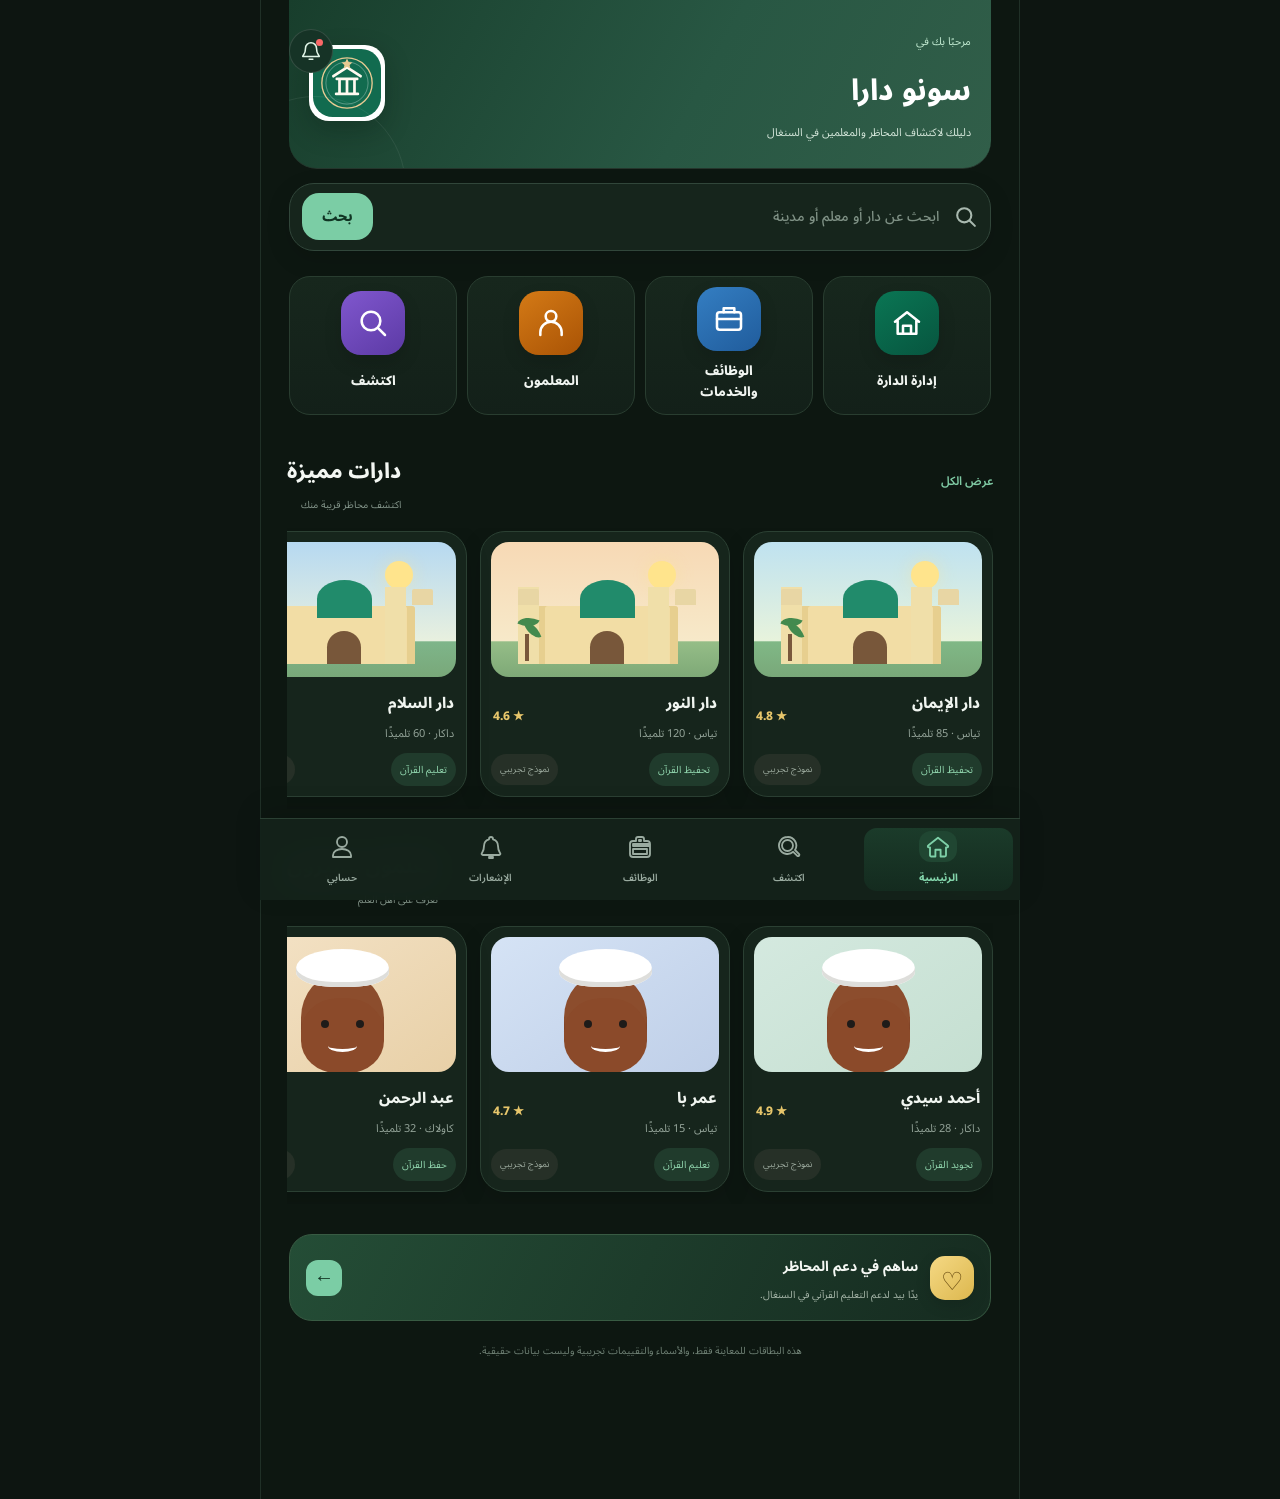
==== commit 6f11cfa6: "Use solid filled SVG silhouettes for active bottom navigation" ====
--- a/index.html
+++ b/index.html
@@ -80,11 +80,11 @@
     </main>
 
     <nav class="bottom-nav mobile-bottom-nav" aria-label="التنقل الرئيسي" dir="rtl">
-      <a class="nav-item active" href="index.html" aria-current="page"><span class="nav-icon"><svg viewBox="0 0 24 24" aria-hidden="true"><path d="m3 10 9-7 9 7v10a1 1 0 0 1-1 1h-5v-7h-6v7H4a1 1 0 0 1-1-1z"/></svg></span><span>الرئيسية</span></a>
-      <button class="nav-item" type="button" id="navDiscover" aria-label="اكتشف الدارات والمعلمين"><span class="nav-icon"><svg viewBox="0 0 24 24" aria-hidden="true"><circle cx="10.8" cy="10.8" r="7.2"/><path d="m16.2 16.2 4.3 4.3"/></svg></span><span>اكتشف</span></button>
-      <button class="nav-item" type="button" id="navJobs"><span class="nav-icon"><svg viewBox="0 0 24 24" aria-hidden="true"><rect x="3" y="7" width="18" height="14" rx="2"/><path d="M8 7V4h8v3M3 12h18M10 12v2h4v-2"/></svg></span><span>الوظائف</span></button>
-      <button class="nav-item" type="button" id="navNotifications"><span class="nav-icon"><svg viewBox="0 0 24 24" aria-hidden="true"><path d="M18 9a6 6 0 0 0-12 0c0 7-2 7-3 9h18c-1-2-3-2-3-9M10 21h4"/></svg></span><span>الإشعارات</span></button>
-      <button class="nav-item" type="button" id="navProfile"><span class="nav-icon"><svg viewBox="0 0 24 24" aria-hidden="true"><circle cx="12" cy="8" r="3.5"/><path d="M4.5 21a7.5 7.5 0 0 1 15 0"/></svg></span><span>حسابي</span></button>
+      <a class="nav-item active" href="index.html" aria-current="page"><span class="nav-icon"><svg viewBox="0 0 24 24" aria-hidden="true"><path d="M12 2.7 2.2 10.5a1 1 0 0 0 .6 1.8H4v8a1.2 1.2 0 0 0 1.2 1.2h4.2v-6.8h5.2v6.8h4.2A1.2 1.2 0 0 0 20 20.3v-8h1.2a1 1 0 0 0 .6-1.8z"/></svg></span><span>الرئيسية</span></a>
+      <button class="nav-item" type="button" id="navDiscover" aria-label="اكتشف الدارات والمعلمين"><span class="nav-icon"><svg viewBox="0 0 24 24" aria-hidden="true"><path d="M10.5 2a8.5 8.5 0 1 0 5.7 14.8l4.1 4.1a1.3 1.3 0 0 0 1.8-1.8L18 15a8.5 8.5 0 0 0-7.5-13Zm0 3a5.5 5.5 0 1 1 0 11 5.5 5.5 0 0 1 0-11Z"/></svg></span><span>اكتشف</span></button>
+      <button class="nav-item" type="button" id="navJobs"><span class="nav-icon"><svg viewBox="0 0 24 24" aria-hidden="true"><path d="M8 4a2 2 0 0 1 2-2h4a2 2 0 0 1 2 2v2h3a3 3 0 0 1 3 3v10a3 3 0 0 1-3 3H5a3 3 0 0 1-3-3V9a3 3 0 0 1 3-3h3Zm3 2h2V5h-2Zm-6 3v2h16V9Zm0 5v5h14v-5Z"/></svg></span><span>الوظائف</span></button>
+      <button class="nav-item" type="button" id="navNotifications"><span class="nav-icon"><svg viewBox="0 0 24 24" aria-hidden="true"><path d="M12 2a2 2 0 0 1 2 2v.3a7 7 0 0 1 5 6.7c0 4.8 1.5 6.1 2.2 7.2.4.7-.1 1.8-1 1.8H3.8c-.9 0-1.4-1.1-1-1.8C3.5 17.1 5 15.8 5 11a7 7 0 0 1 5-6.7V4a2 2 0 0 1 2-2Zm-2 20h4a2 2 0 0 1-4 0Z"/></svg></span><span>الإشعارات</span></button>
+      <button class="nav-item" type="button" id="navProfile"><span class="nav-icon"><svg viewBox="0 0 24 24" aria-hidden="true"><path d="M12 12a5 5 0 1 0 0-10 5 5 0 0 0 0 10Zm0 2c-5.1 0-9 2.8-9 6.2V22h18v-1.8c0-3.4-3.9-6.2-9-6.2Z"/></svg></span><span>حسابي</span></button>
     </nav>
     <footer class="footer"><span>© 2026 SenDaara</span><span data-i18n="footer">Pensé au Sénégal, pour le Sénégal.</span></footer>
   </div>
--- a/styles.css
+++ b/styles.css
@@ -107,3 +107,22 @@
 .mobile-bottom-nav{background:rgba(20,35,26,.97);border-top-color:#2b4033}
 .mobile-bottom-nav .nav-item.active{background:linear-gradient(180deg,#1b3b2a,#142b1f);color:#83d5ab}
 @media(max-width:390px){.app-welcome{padding:21px 16px 23px}.shortcut-icon{box-shadow:0 6px 14px #0002}.place-card{flex-basis:225px}}
+
+
+/* Refined home navigation and shortcut cards — SVG-first, phone friendly */
+.mobile-home{padding-bottom:108px}
+.app-welcome{min-height:138px;border-radius:0 0 28px 28px}
+.welcome-copy h1{letter-spacing:0;font-family:"Noto Sans Arabic",sans-serif}
+.welcome-logo{border-radius:20px;background:#fff}
+.mobile-shortcuts{gap:10px;margin-top:2px;margin-bottom:34px}
+.shortcut{padding:10px 5px 12px;border:1px solid #293d30;border-radius:21px;background:linear-gradient(180deg,#17271d,#132019);min-height:132px;justify-content:center;gap:10px}
+.shortcut-icon{width:64px;max-width:64px;aspect-ratio:1;border-radius:20px}
+.shortcut-icon svg{width:32px;height:32px;stroke-width:1.9}
+.shortcut strong{font-size:clamp(10px,2.9vw,13px);min-height:34px;display:flex;align-items:center;justify-content:center}
+.mobile-bottom-nav .nav-item{gap:5px;transition:color .18s,background .18s}
+.mobile-bottom-nav .nav-item:active{background:#1b3b2a}
+.mobile-bottom-nav .nav-icon{width:31px;height:31px}
+.mobile-bottom-nav .nav-icon svg{width:24px;height:24px;stroke-width:1.85}
+.mobile-bottom-nav .nav-item.active .nav-icon{background:#204632;border-radius:12px;width:38px;height:31px}
+.mobile-bottom-nav .nav-item.active span:last-child{font-weight:800}
+@media(max-width:390px){.mobile-shortcuts{gap:7px}.shortcut{min-height:122px;padding-inline:2px;border-radius:18px}.shortcut-icon{width:56px;max-width:56px;border-radius:17px}.shortcut-icon svg{width:29px;height:29px}.mobile-bottom-nav{height:80px}}
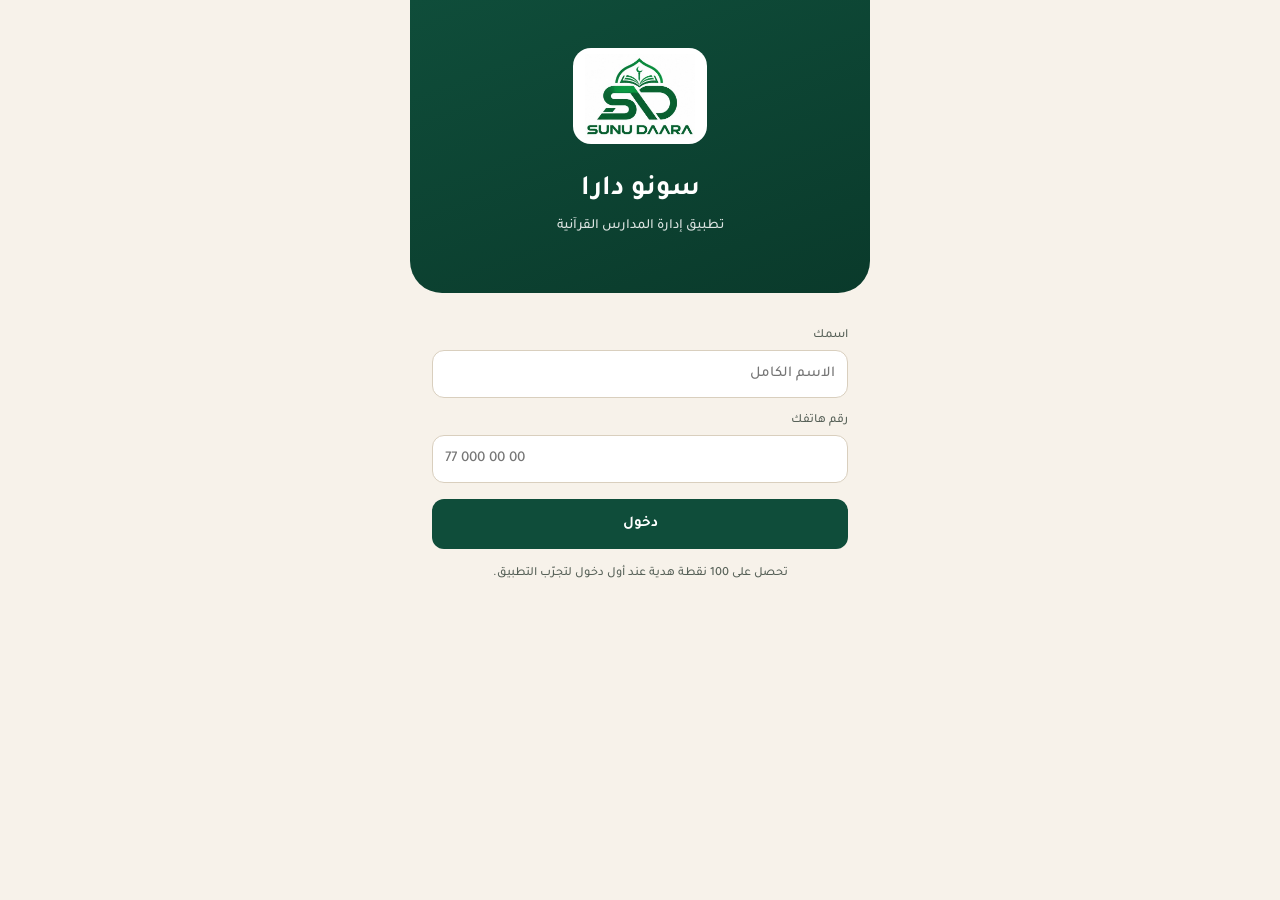
==== commit 0ef39a60: "Add files via upload" ====
--- a/index.html
+++ b/index.html
@@ -1,92 +1,61 @@
 <!doctype html>
 <html lang="ar" dir="rtl">
 <head>
-  <meta charset="UTF-8">
-  <meta name="viewport" content="width=device-width, initial-scale=1, viewport-fit=cover">
-  <meta name="theme-color" content="#102019">
-  <meta name="description" content="SenDaara — trouvez des écoles coraniques et des daaras au Sénégal.">
-  <title>سونو دارا | SenDaara</title>
-  <link rel="icon" type="image/svg+xml" href="assets/sendaara-mark.svg">
-  <link rel="manifest" href="manifest.webmanifest">
-  <link rel="stylesheet" href="styles.css">
-  <link rel="preconnect" href="https://fonts.googleapis.com">
-  <link rel="preconnect" href="https://fonts.gstatic.com" crossorigin>
-  <link href="https://fonts.googleapis.com/css2?family=DM+Sans:wght@400;500;600;700;800&family=Noto+Sans+Arabic:wght@400;500;600;700&display=swap" rel="stylesheet">
-  <script src="app.js" defer></script>
+<meta charset="utf-8">
+<meta name="viewport" content="width=device-width, initial-scale=1, viewport-fit=cover">
+<meta name="theme-color" content="#0F4D3A">
+<title>سونو دارا · الإدارة</title>
+<link rel="icon" href="logo.jpg">
+<link rel="manifest" href="manifest.json">
+<link rel="apple-touch-icon" href="icon-192.png">
+<link href="https://fonts.googleapis.com/css2?family=Tajawal:wght@400;500;700&display=swap" rel="stylesheet">
+<link rel="stylesheet" href="style.css">
 </head>
 <body>
-  <div class="app-shell">
-    <header class="topbar mobile-topbar" dir="rtl">
-      <a class="brand" href="#" aria-label="سونو دارا">
-        <img src="assets/sendaara-mark.svg" alt="" class="brand-mark">
-        <span class="brand-copy"><strong>سونو دارا</strong><small>SenDaara · العلم للجميع</small></span>
-      </a>
-      <div class="top-actions">
-        <button class="language-button" id="languageToggle" type="button" aria-label="Changer la langue">FR</button>
-        <button class="profile-button" id="profileTop" type="button" aria-label="الملف الشخصي"><svg viewBox="0 0 24 24" aria-hidden="true"><circle cx="12" cy="8" r="3.5"/><path d="M5 20c.5-4 3-6 7-6s6.5 2 7 6"/></svg></button>
-      </div>
-    </header>
+<div id="nb" class="nb" role="status"></div>
+<main id="app">
 
-    <main class="mobile-home" dir="rtl">
-      <section class="app-welcome">
-        <div class="welcome-copy"><span class="welcome-kicker">مرحبًا بك في</span><h1>سونو دارا</h1><p>دليلك لاكتشاف المحاظر والمعلمين في السنغال</p></div>
-        <div class="welcome-logo"><img src="assets/sendaara-mark.svg" alt="شعار سونو دارا"></div>
-        <button class="notification-button" type="button" id="notifyTop" aria-label="الإشعارات"><svg viewBox="0 0 24 24"><path d="M18 9a6 6 0 0 0-12 0c0 7-3 7-3 9h18c0-2-3-2-3-9M10 21h4"/></svg><i></i></button>
-      </section>
-      <form class="mobile-search" id="searchForm">
-        <button class="search-submit" type="submit"><span data-i18n="searchButton">بحث</span></button>
-        <input id="searchInput" type="search" placeholder="ابحث عن دار أو معلم أو مدينة" data-i18n-placeholder="searchPlaceholder" aria-label="ابحث عن دار أو معلم أو مدينة">
-        <span class="mobile-search-icon" aria-hidden="true"><svg viewBox="0 0 24 24"><circle cx="10.8" cy="10.8" r="6.8"/><path d="m16 16 5 5"/></svg></span>
-      </form>
-      <div class="mobile-shortcuts" aria-label="الأقسام الرئيسية">
-        <button class="shortcut" type="button" data-category="daara"><span class="shortcut-icon shortcut-green"><svg viewBox="0 0 24 24"><path d="M3 11 12 4l9 7M5 10v10h14V10M9 20v-6h6v6"/></svg></span><strong>إدارة الدارة</strong></button>
-        <button class="shortcut" type="button" data-category="teacher"><span class="shortcut-icon shortcut-blue"><svg viewBox="0 0 24 24"><rect x="3" y="7" width="18" height="13" rx="2"/><path d="M8 7V4h8v3M3 12h18"/></svg></span><strong>الوظائف<br>والخدمات</strong></button>
-        <button class="shortcut" type="button" data-category="teacher"><span class="shortcut-icon shortcut-orange"><svg viewBox="0 0 24 24"><circle cx="12" cy="7" r="4"/><path d="M4 21v-2a8 8 0 0 1 16 0v2"/></svg></span><strong>المعلمون</strong></button>
-        <button class="shortcut" type="button" data-category="school"><span class="shortcut-icon shortcut-purple"><svg viewBox="0 0 24 24"><circle cx="10.5" cy="10.5" r="7"/><path d="m16 16 5 5"/></svg></span><strong>اكتشف</strong></button>
-      </div>
+<section id="ob" class="scr">
+  <div class="obh"><div class="lgb"><img src="logo.jpg" alt="شعار سونو دارا"></div><h1>سونو دارا</h1><p>تطبيق إدارة المدارس القرآنية</p></div>
+  <div class="obf">
+    <label for="un">اسمك</label><input id="un" autocomplete="name" placeholder="الاسم الكامل">
+    <label for="up">رقم هاتفك</label><input id="up" type="tel" inputmode="tel" autocomplete="tel" placeholder="77 000 00 00">
+    <button class="pb" onclick="doLogin()">دخول</button>
+    <p class="hint">تحصل على 100 نقطة هدية عند أول دخول لتجرّب التطبيق.</p>
+  </div>
+</section>
 
-      <section class="showcase-section" id="results">
-        <div class="showcase-heading"><a href="#search" class="show-all" data-show-all="daaras">عرض الكل</a><div><h2>دارات مميزة</h2><p>اكتشف محاظر قريبة منك</p></div></div>
-        <div class="horizontal-cards">
-          <article class="place-card">
-            <div class="place-art art-sunrise" aria-hidden="true"><span class="art-sun"></span><span class="art-mosque"><i></i><b></b><em></em></span><span class="art-tree"><i></i><b></b></span></div>
-            <div class="place-info"><div><h3>دار الإيمان</h3><p>تياس · 85 تلميذًا</p></div><span class="place-rating">★ 4.8</span></div>
-            <div class="place-tags"><span>تحفيظ القرآن</span><span>نموذج تجريبي</span></div>
-          </article>
-          <article class="place-card">
-            <div class="place-art art-peach" aria-hidden="true"><span class="art-sun"></span><span class="art-mosque"><i></i><b></b><em></em></span><span class="art-tree"><i></i><b></b></span></div>
-            <div class="place-info"><div><h3>دار النور</h3><p>تياس · 120 تلميذًا</p></div><span class="place-rating">★ 4.6</span></div>
-            <div class="place-tags"><span>تحفيظ القرآن</span><span>نموذج تجريبي</span></div>
-          </article>
-          <article class="place-card">
-            <div class="place-art art-blue" aria-hidden="true"><span class="art-sun"></span><span class="art-mosque"><i></i><b></b><em></em></span><span class="art-tree"><i></i><b></b></span></div>
-            <div class="place-info"><div><h3>دار السلام</h3><p>داكار · 60 تلميذًا</p></div><span class="place-rating">★ 4.7</span></div>
-            <div class="place-tags"><span>تعليم القرآن</span><span>نموذج تجريبي</span></div>
-          </article>
-        </div>
-      </section>
+<section id="hm" class="scr">
+  <div class="top">
+    <div class="inst"><b id="inm"></b><small id="iwho"></small></div>
+    <button class="ib" onclick="go(pgAdmin)" aria-label="الإدارة"><svg viewBox="0 0 24 24"><circle cx="12" cy="12" r="3"/><path d="M12 3v3M12 18v3M3 12h3M18 12h3M5.6 5.6l2.1 2.1M16.3 16.3l2.1 2.1M18.4 5.6l-2.1 2.1M7.7 16.3l-2.1 2.1"/></svg></button>
+  </div>
+  <div class="hero">
+    <div class="hr1">
+      <div class="hb"><small>رصيد الدارة المشترك</small><div class="bn"><span id="bn">0</span><i>نقطة</i><button class="eye" onclick="toggleHide()" aria-label="إخفاء الرصيد"><svg viewBox="0 0 24 24"><path d="M2 12s3.6-6.5 10-6.5S22 12 22 12s-3.6 6.5-10 6.5S2 12 2 12z"/><circle cx="12" cy="12" r="3"/></svg></button></div></div>
+      <div class="hc"><div class="qr" id="qr" aria-label="رمز الدارة"></div><b id="icd" dir="ltr"></b><small>رمز الدارة</small></div>
+    </div>
+    <div class="meter"><i id="mt"></i></div>
+    <div class="mrow"><span id="mtx"></span><span id="mu"></span></div>
+    <button class="buy" onclick="openBuy()">+ شراء نقاط</button>
+  </div>
+  <div class="sech"><b>الخدمات الرئيسية</b></div>
+  <div class="grid" id="grid"></div>
+  <div class="lst" id="lst">
+    <div class="sech"><b>أحدث العمليات</b><button class="lnk" onclick="go(pgHist)">عرض الكل</button></div>
+    <div id="act"></div>
+  </div>
+</section>
 
-      <section class="showcase-section teacher-showcase">
-        <div class="showcase-heading"><a href="#search" class="show-all" data-show-all="teachers">عرض الكل</a><div><h2>معلمون مميزون</h2><p>تعرّف على أهل العلم</p></div></div>
-        <div class="horizontal-cards">
-          <article class="place-card teacher-card"><div class="teacher-art teacher-mint"><span class="avatar-face"><i class="avatar-cap"></i><b></b><em></em></span></div><div class="place-info"><div><h3>أحمد سيدي</h3><p>داكار · 28 تلميذًا</p></div><span class="place-rating">★ 4.9</span></div><div class="place-tags"><span>تجويد القرآن</span><span>نموذج تجريبي</span></div></article>
-          <article class="place-card teacher-card"><div class="teacher-art teacher-lavender"><span class="avatar-face"><i class="avatar-cap"></i><b></b><em></em></span></div><div class="place-info"><div><h3>عمر با</h3><p>تياس · 15 تلميذًا</p></div><span class="place-rating">★ 4.7</span></div><div class="place-tags"><span>تعليم القرآن</span><span>نموذج تجريبي</span></div></article>
-          <article class="place-card teacher-card"><div class="teacher-art teacher-sand"><span class="avatar-face"><i class="avatar-cap"></i><b></b><em></em></span></div><div class="place-info"><div><h3>عبد الرحمن</h3><p>كاولاك · 32 تلميذًا</p></div><span class="place-rating">★ 4.8</span></div><div class="place-tags"><span>حفظ القرآن</span><span>نموذج تجريبي</span></div></article>
-        </div>
-      </section>
+<section id="sp" class="scr">
+  <header class="bar"><button class="ib" onclick="back()" aria-label="رجوع">›</button><h2 id="pt"></h2><span id="px"></span></header>
+  <div id="pb" class="pbd"></div>
+</section>
 
-      <section class="support-banner"><span class="support-art">♡</span><div><h2>ساهم في دعم المحاظر</h2><p>يدًا بيد لدعم التعليم القرآني في السنغال.</p></div><button type="button" id="joinButton" aria-label="اعرف المزيد">←</button></section>
-      <p class="demo-disclaimer">هذه البطاقات للمعاينة فقط، والأسماء والتقييمات تجريبية وليست بيانات حقيقية.</p>
-    </main>
-
-    <nav class="bottom-nav mobile-bottom-nav" aria-label="التنقل الرئيسي" dir="rtl">
-      <a class="nav-item active" href="index.html" aria-current="page"><span class="nav-icon"><svg viewBox="0 0 24 24" aria-hidden="true"><path d="M12 2.7 2.2 10.5a1 1 0 0 0 .6 1.8H4v8a1.2 1.2 0 0 0 1.2 1.2h4.2v-6.8h5.2v6.8h4.2A1.2 1.2 0 0 0 20 20.3v-8h1.2a1 1 0 0 0 .6-1.8z"/></svg></span><span>الرئيسية</span></a>
-      <button class="nav-item" type="button" id="navDiscover" aria-label="اكتشف الدارات والمعلمين"><span class="nav-icon"><svg viewBox="0 0 24 24" aria-hidden="true"><path d="M10.5 2a8.5 8.5 0 1 0 5.7 14.8l4.1 4.1a1.3 1.3 0 0 0 1.8-1.8L18 15a8.5 8.5 0 0 0-7.5-13Zm0 3a5.5 5.5 0 1 1 0 11 5.5 5.5 0 0 1 0-11Z"/></svg></span><span>اكتشف</span></button>
-      <button class="nav-item" type="button" id="navJobs"><span class="nav-icon"><svg viewBox="0 0 24 24" aria-hidden="true"><path d="M8 4a2 2 0 0 1 2-2h4a2 2 0 0 1 2 2v2h3a3 3 0 0 1 3 3v10a3 3 0 0 1-3 3H5a3 3 0 0 1-3-3V9a3 3 0 0 1 3-3h3Zm3 2h2V5h-2Zm-6 3v2h16V9Zm0 5v5h14v-5Z"/></svg></span><span>الوظائف</span></button>
-      <button class="nav-item" type="button" id="navNotifications"><span class="nav-icon"><svg viewBox="0 0 24 24" aria-hidden="true"><path d="M12 2a2 2 0 0 1 2 2v.3a7 7 0 0 1 5 6.7c0 4.8 1.5 6.1 2.2 7.2.4.7-.1 1.8-1 1.8H3.8c-.9 0-1.4-1.1-1-1.8C3.5 17.1 5 15.8 5 11a7 7 0 0 1 5-6.7V4a2 2 0 0 1 2-2Zm-2 20h4a2 2 0 0 1-4 0Z"/></svg></span><span>الإشعارات</span></button>
-      <button class="nav-item" type="button" id="navProfile"><span class="nav-icon"><svg viewBox="0 0 24 24" aria-hidden="true"><path d="M12 12a5 5 0 1 0 0-10 5 5 0 0 0 0 10Zm0 2c-5.1 0-9 2.8-9 6.2V22h18v-1.8c0-3.4-3.9-6.2-9-6.2Z"/></svg></span><span>حسابي</span></button>
-    </nav>
-    <footer class="footer"><span>© 2026 SenDaara</span><span data-i18n="footer">Pensé au Sénégal, pour le Sénégal.</span></footer>
-  </div>
+</main>
+<div id="ov" class="ov" onclick="closeSheet()"></div>
+<div id="sh" class="sheet"><div class="grab"></div><div id="shb"></div></div>
+<div id="tt" class="tt"></div>
+<script src="app.js"></script>
 </body>
-</html>+</html>
--- a/style.css
+++ b/style.css
@@ -0,0 +1,96 @@
+:root{--bg:#F7F2EA;--card:#fff;--ink:#1D2620;--mut:#586259;--bd:#D9CFBE;--pri:#0F4D3A;--pri2:#E3EEE7;--hero:#0F4D3A;--hero2:#0A3A2B;--hbc:#E5B94E;--t1:#DCEBDD;--i1:#0F4D3A;--t2:#F2E6CB;--i2:#7A5A12;--gold2:#8A6516;--red:#B5483A;--on:#fff;color-scheme:light}
+@media(prefers-color-scheme:dark){:root{--bg:#141412;--card:#1E1F1C;--ink:#ECEBE4;--mut:#A3A59C;--bd:#2E2F2A;--pri:#6FCFA3;--pri2:#21392D;--t1:#22312B;--i1:#7BD6AC;--t2:#352D1B;--i2:#E5B94E;--gold2:#E0B85A;--red:#E3846F;--on:#0C1A13;color-scheme:dark}}
+*{box-sizing:border-box;-webkit-tap-highlight-color:transparent}
+html,body{margin:0;background:var(--bg);color:var(--ink);font-family:Tajawal,Tahoma,system-ui,sans-serif;font-size:15px;font-weight:500;line-height:1.6}
+#app{max-width:460px;margin:0 auto;min-height:100vh;position:relative}
+.scr{display:none;min-height:100vh;padding-bottom:40px}.scr.on{display:block}
+button{font:inherit;cursor:pointer;color:inherit}input,select{font:inherit;width:100%;padding:11px 12px;border:1px solid var(--bd);border-radius:12px;background:var(--card);color:var(--ink)}
+label{display:block;font-size:12.5px;color:var(--mut);margin:12px 0 5px}
+svg{width:22px;height:22px;fill:none;stroke:currentColor;stroke-width:1.8;stroke-linecap:round;stroke-linejoin:round}
+.ib{width:40px;height:40px;border-radius:50%;border:0;background:rgba(255,255,255,.16);color:#fff;display:grid;place-items:center;padding:0}
+.pb{display:block;width:100%;margin-top:16px;padding:13px;border:0;border-radius:12px;background:var(--pri);color:var(--on);font-weight:700}
+.pb.alt{background:transparent;border:1.5px solid var(--pri);color:var(--pri)}.pb[disabled]{opacity:.5}
+.ch{display:flex;gap:6px;flex-wrap:wrap}.c{border:1px solid var(--bd);background:var(--card);border-radius:99px;padding:7px 14px;font-size:13.5px}.c.s{background:var(--pri2);border-color:var(--pri);color:var(--pri);font-weight:700}
+/* onboarding */
+.obh{background:linear-gradient(160deg,#0F4D3A,#0A3A2B);color:#fff;text-align:center;padding:48px 20px 56px;border-radius:0 0 32px 32px}
+.lgb{background:#fff;border-radius:18px;display:inline-block;padding:6px 12px}.lgb img{height:84px;display:block}
+.obh h1{margin:14px 0 2px;font-size:28px}.obh p{margin:0;opacity:.85;font-size:14px}
+.obf{padding:20px 22px}.hint{font-size:12.5px;color:var(--mut);text-align:center;margin-top:14px}
+/* home */
+.top{display:flex;justify-content:space-between;align-items:center;padding:calc(12px + env(safe-area-inset-top,0px)) 18px 2px}
+.inst b{display:block;font-size:19px;line-height:1.3}.inst small{color:var(--mut);font-size:12.5px}
+.top .ib{background:var(--card);border:1px solid var(--bd);color:var(--ink)}
+.hero{background:linear-gradient(145deg,var(--hero),var(--hero2));color:#fff;margin:8px 16px 0;border-radius:24px;padding:11px 14px 12px;position:relative;overflow:hidden}
+.hero:after{content:"";position:absolute;inset:0;background:repeating-linear-gradient(45deg,rgba(255,255,255,.05) 0 2px,transparent 2px 16px);pointer-events:none}
+.hr1{display:flex;justify-content:space-between;gap:12px;position:relative;z-index:1}
+.hb small{opacity:.8;font-size:12.5px;line-height:1.3}.bn{display:flex;align-items:center;gap:6px}.bn span{font-size:36px;font-weight:700;line-height:1.05}.bn i{font-style:normal;font-size:14px;color:var(--hbc)}
+.eye{width:30px;height:30px;border:0;background:rgba(255,255,255,.14);color:#fff;border-radius:50%;display:grid;place-items:center;padding:0}.eye svg{width:16px;height:16px}
+.hc{text-align:center;border-right:1px solid rgba(255,255,255,.2);padding-right:12px;flex:none}
+.qr{width:58px;height:58px;background:#fff;border-radius:10px;padding:5px;margin:0 auto 2px}.qr svg{width:100%;height:100%;display:block;fill:#16241C;stroke:none}
+.hc b{display:block;font-size:13px;letter-spacing:.5px;line-height:1.3}.hc small{opacity:.75;font-size:11px;line-height:1.2;display:block}
+.meter{height:6px;border-radius:3px;background:rgba(255,255,255,.18);margin:8px 0 4px;overflow:hidden;position:relative;z-index:1}.meter i{display:block;height:100%;background:var(--hbc);border-radius:3px;transition:width .6s}.meter.low i{background:#F0897A}
+.mrow{display:flex;justify-content:space-between;font-size:12px;line-height:1.4;opacity:.9;position:relative;z-index:1}
+.buy{position:relative;z-index:1;width:100%;margin-top:8px;border:0;border-radius:14px;padding:9px;background:var(--hbc);color:#2B2208;font-weight:700}
+.grid{display:grid;grid-template-columns:repeat(4,1fr);gap:16px 6px;padding:8px 12px 8px}
+.tl{background:none;border:0;padding:0;text-align:center;font-size:13px;font-weight:700;color:var(--ink)}
+.tl .ti{width:64px;height:64px;border-radius:20px;margin:0 auto 7px;display:grid;place-items:center;background:var(--t1);color:var(--i1)}.tl:nth-child(even) .ti{background:var(--t2);color:var(--i2)}.tl svg{width:28px;height:28px}
+.lnk{background:none;border:0;color:var(--pri);font-size:13px;padding:0}
+.sech{padding:16px 18px 6px;display:flex;justify-content:space-between;align-items:center}.sech b{font-size:17px}
+.ac{display:flex;align-items:center;gap:12px;padding:12px 18px;border-top:1px solid var(--bd)}.ai{width:38px;height:38px;border-radius:50%;display:grid;place-items:center;flex:none}.ai svg{width:19px;height:19px}
+.ai.buy,.ai.gift{background:var(--t1);color:var(--i1)}.ai.use,.ai.note{background:var(--t2);color:var(--i2)}
+.af2{flex:1;min-width:0}.af2 b{display:block;font-size:14.5px;white-space:nowrap;overflow:hidden;text-overflow:ellipsis}.af2 small{color:var(--mut);font-size:12px}
+.ap{font-weight:700;white-space:nowrap}.ap.pl{color:var(--pri)}.ap.mi{color:var(--ink)}.em{text-align:center;color:var(--mut);padding:20px}
+/* pages */
+.bar{background:var(--hero);color:#fff;display:flex;align-items:center;gap:10px;padding:calc(12px + env(safe-area-inset-top,0px)) 14px 12px;position:sticky;top:0;z-index:5}.bar h2{flex:1;margin:0;font-size:18px;min-width:0;overflow:hidden;text-overflow:ellipsis;white-space:nowrap}.bar .ib{font-size:22px}
+.pbd{padding:14px 16px 90px}
+.li{display:flex;align-items:center;gap:12px;background:var(--card);border:1px solid var(--bd);border-radius:14px;padding:10px 12px;margin-bottom:8px;cursor:pointer}.li .fl{flex:1;min-width:0}.li b{display:block;font-size:14.5px}.li small{color:var(--mut);font-size:12px}
+.av{width:42px;height:42px;border-radius:50%;display:grid;place-items:center;font-weight:700;flex:none;background:var(--pri2);color:var(--pri)}
+.pl{font-size:12px;padding:2px 10px;border-radius:99px;background:var(--pri2);color:var(--pri);white-space:nowrap}.pl.w{background:#FBEFD0;color:#8A6516}
+.g2{display:grid;grid-template-columns:1fr 1fr;gap:10px}.mc{background:var(--card);border:1px solid var(--bd);border-radius:14px;padding:12px}.mc small{color:var(--mut);font-size:12px}.mc b{display:block;font-size:20px}
+.pn{background:var(--card);border:1px solid var(--bd);border-radius:14px;padding:12px;margin-top:10px}.pn .row{display:flex;justify-content:space-between;align-items:center}
+.pv{margin:8px 0 0;font-weight:700;color:var(--pri)}
+.sv{position:sticky;bottom:0;background:var(--bg);padding:10px 0 4px;margin-top:12px}.sv .pb{margin-top:6px}.ct{font-size:12.5px;color:var(--mut);text-align:center}
+.bar2{position:sticky;bottom:0;background:var(--bg);padding:10px 0 4px;display:flex;gap:8px}.bar2 .pb{margin:0;flex:1}
+/* sheet */
+.ov{position:fixed;inset:0;background:rgba(0,0,0,.45);opacity:0;pointer-events:none;transition:opacity .2s;z-index:20}.ov.on{opacity:1;pointer-events:auto}
+.sheet{position:fixed;left:0;right:0;bottom:0;max-width:460px;margin:0 auto;background:var(--card);border-radius:22px 22px 0 0;padding:10px 18px calc(18px + env(safe-area-inset-bottom,0px));transform:translateY(105%);transition:transform .25s;z-index:21;max-height:88vh;overflow:auto}.sheet.on{transform:none}
+.grab{width:44px;height:5px;border-radius:3px;background:var(--bd);margin:0 auto 12px}.sheet h3{margin:0 0 4px;font-size:18px}.sheet .sub{color:var(--mut);font-size:13px;margin:0 0 10px}
+.amt{display:grid;grid-template-columns:repeat(4,1fr);gap:8px;margin:10px 0}.amt button{border:1px solid var(--bd);background:var(--card);border-radius:12px;padding:10px 0;font-weight:700}.amt button.s{border-color:var(--pri);background:var(--pri2);color:var(--pri)}
+.sum{background:var(--pri2);border-radius:12px;padding:10px 12px;margin-top:10px;display:flex;justify-content:space-between;align-items:center}.sum b{font-size:18px;color:var(--pri)}
+.tt{position:fixed;bottom:26px;left:50%;transform:translateX(-50%);background:#16241C;color:#fff;padding:10px 18px;border-radius:99px;font-size:14px;opacity:0;pointer-events:none;transition:opacity .2s;z-index:30;max-width:90%;text-align:center}.tt.on{opacity:1}
+table.pr{width:100%;border-collapse:collapse;font-size:13.5px}.pr td{padding:8px 4px;border-bottom:1px solid var(--bd)}.pr td:last-child{text-align:left;font-weight:700}
+/* A4 sheets */
+.pgs{overflow-x:auto}.pw{position:relative;margin:0 auto 12px;direction:rtl}
+.sheetp{position:absolute;top:0;right:0;width:794px;height:1123px;padding:36px 40px;overflow:hidden;background:#fff;color:#111;box-shadow:0 1px 8px rgba(0,0,0,.28);transform-origin:top right;font-size:13px}
+.sh-h{display:flex;justify-content:space-between;align-items:flex-end;border-bottom:3px solid #0F4D3A;padding-bottom:10px;margin-bottom:12px}.sh-h b{display:block;font-size:21px;color:#0F4D3A}.sh-h small{font-size:13px;color:#444}.sh-r{text-align:left;font-size:13px;font-weight:700;line-height:1.5}
+.sh-s{background:#EEF4EE;border-radius:6px;padding:8px 12px;margin-bottom:12px;display:flex;gap:22px;flex-wrap:wrap}
+.tbl{width:100%;border-collapse:collapse;font-size:12px;table-layout:fixed}.tbl th{background:#E6EFE7;color:#0F4D3A;padding:7px 5px;border:1px solid #CBD6CC}.tbl td{padding:6px 5px;border:1px solid #D9E1D9;vertical-align:top;word-wrap:break-word}.tbl td:first-child{text-align:center;color:#666}.tbl small{font-size:10.5px;color:#5E6D63}
+.r.g{color:#0B6B4A}.r.b{color:#2468B0}.r.o{color:#B8620A}.r.n{color:#8A968D}.a.g{color:#0B6B4A;font-weight:700}.a.x{color:#A8402F;font-weight:700}.a.e{color:#B8620A;font-weight:700}
+.sh-f{position:absolute;bottom:28px;right:40px;left:40px;display:flex;justify-content:space-between;align-items:flex-end;font-size:12px;color:#444}.sh-f span{border-top:1px solid #777;padding-top:4px;min-width:150px;text-align:center}.sh-f i{font-style:normal}
+.av{overflow:hidden}.phb{display:block;text-align:center;font-size:11.5px;color:var(--pri);cursor:pointer;flex:none}.phb span{display:block;margin-top:4px}.rb{width:42px;height:42px;border-radius:50%;display:grid;place-items:center;background:var(--pri2);color:var(--pri);text-decoration:none;flex:none}.rb.w{background:#25D366;color:#fff}.rb svg{width:20px;height:20px}
+.nb{position:fixed;top:0;left:0;right:0;max-width:460px;margin:0 auto;z-index:40;text-align:center;font-size:12.5px;padding:5px 10px;display:none;background:#8A6516;color:#fff}.nb.on{display:block}.nb.sync{background:#0F4D3A}
+#app{padding-top:var(--nbh,0px)}.bar{top:var(--nbh,0px)}
+/* الجزء العلوي ثابت والنشاط يمرّ تحته */
+#hm.on{display:flex;flex-direction:column;height:100vh;height:calc(100dvh - var(--nbh,0px));min-height:0;overflow:hidden;padding-bottom:0}
+#hm .top,#hm .hero,#hm .grid,#hm>.sech{flex:none}
+#hm .lst{flex:1;min-height:0;overflow-y:auto;overscroll-behavior:contain;border-top:1px solid var(--bd);padding-bottom:24px}
+#hm .lst .sech{position:sticky;top:0;background:var(--bg);z-index:2;padding-top:12px}
+@media(max-height:620px){#hm.on{display:block;height:auto;overflow:visible}#hm .lst{overflow:visible}}
+.tg{display:inline-block;font-size:11px;padding:1px 9px;border-radius:99px;background:var(--pri2);color:var(--pri)}.tg.b{background:#E1ECF8;color:#2468B0}.tg.y{background:#FBEFD0;color:#8A6516}.vf{font-size:12px;color:var(--pri);font-weight:700}
+.c{white-space:nowrap;flex:none}
+
+/* تباين الألوان وتحسينات عامة */
+.tl .ti{background:var(--b);color:var(--i);box-shadow:inset 0 0 0 1.5px color-mix(in srgb,var(--i) 30%,transparent)}
+.tl:nth-child(1) .ti{--b:#D3EDDC;--i:#0B6B4A}.tl:nth-child(2) .ti{--b:#D9E6F8;--i:#1F5FA8}.tl:nth-child(3) .ti{--b:#FBE0C6;--i:#B25400}.tl:nth-child(4) .ti{--b:#E4D9F5;--i:#5B3AA6}
+.tl:nth-child(5) .ti{--b:#CDEDEF;--i:#0B6F7A}.tl:nth-child(6) .ti{--b:#F6E5B0;--i:#7A5A00}.tl:nth-child(7) .ti{--b:#F8D8E1;--i:#B02A52}.tl:nth-child(8) .ti{--b:#E2E6E2;--i:#3F4C44}
+@media(prefers-color-scheme:dark){.tl:nth-child(1) .ti{--b:#1E3A2C;--i:#6FCFA3}.tl:nth-child(2) .ti{--b:#1D3048;--i:#7FB2F0}.tl:nth-child(3) .ti{--b:#41301B;--i:#F0A860}.tl:nth-child(4) .ti{--b:#2D2542;--i:#B79CF0}.tl:nth-child(5) .ti{--b:#173A3B;--i:#6FD0D6}.tl:nth-child(6) .ti{--b:#3A3118;--i:#E5B94E}.tl:nth-child(7) .ti{--b:#43202B;--i:#F08AA8}.tl:nth-child(8) .ti{--b:#26302A;--i:#A9B8AE}}
+.c.s{background:var(--pri);color:var(--on);border-color:var(--pri)}.c{padding:8px 15px}
+.ai.buy,.ai.gift{background:#D3EDDC;color:#0B6B4A}.ai.use{background:#D9E6F8;color:#1F5FA8}.ai.note{background:#F6E5B0;color:#7A5A00}
+.ai{box-shadow:inset 0 0 0 1.5px rgba(0,0,0,.08)}
+.av:has(img){border:2px solid #fff;box-shadow:0 0 0 2px var(--pri),0 3px 10px rgba(22,36,28,.22);cursor:zoom-in}
+input:focus,select:focus{outline:2px solid var(--pri);outline-offset:1px;border-color:var(--pri)}
+button:active,.li:active{transform:scale(.97)}.li,.mc{box-shadow:0 1px 3px rgba(22,36,28,.07)}
+.lb{position:fixed;inset:0;z-index:60;background:rgba(10,18,14,.9);display:flex;flex-direction:column;align-items:center;justify-content:center;gap:14px;opacity:0;pointer-events:none;transition:opacity .2s;cursor:zoom-out}.lb.on{opacity:1;pointer-events:auto}
+.lb img{width:min(88vw,70vh,440px);height:auto;max-height:78vh;object-fit:contain;border-radius:20px;background:#fff;box-shadow:0 0 0 4px #fff,0 14px 44px rgba(0,0,0,.55);transform:scale(.82);transition:transform .22s}.lb.on img{transform:scale(1)}.lb span{color:#e6e6e6;font-size:13px}
+@media(prefers-reduced-motion:reduce){*{transition:none!important}}
+.tl:nth-child(n) .ti{background:var(--b);color:var(--i)}
